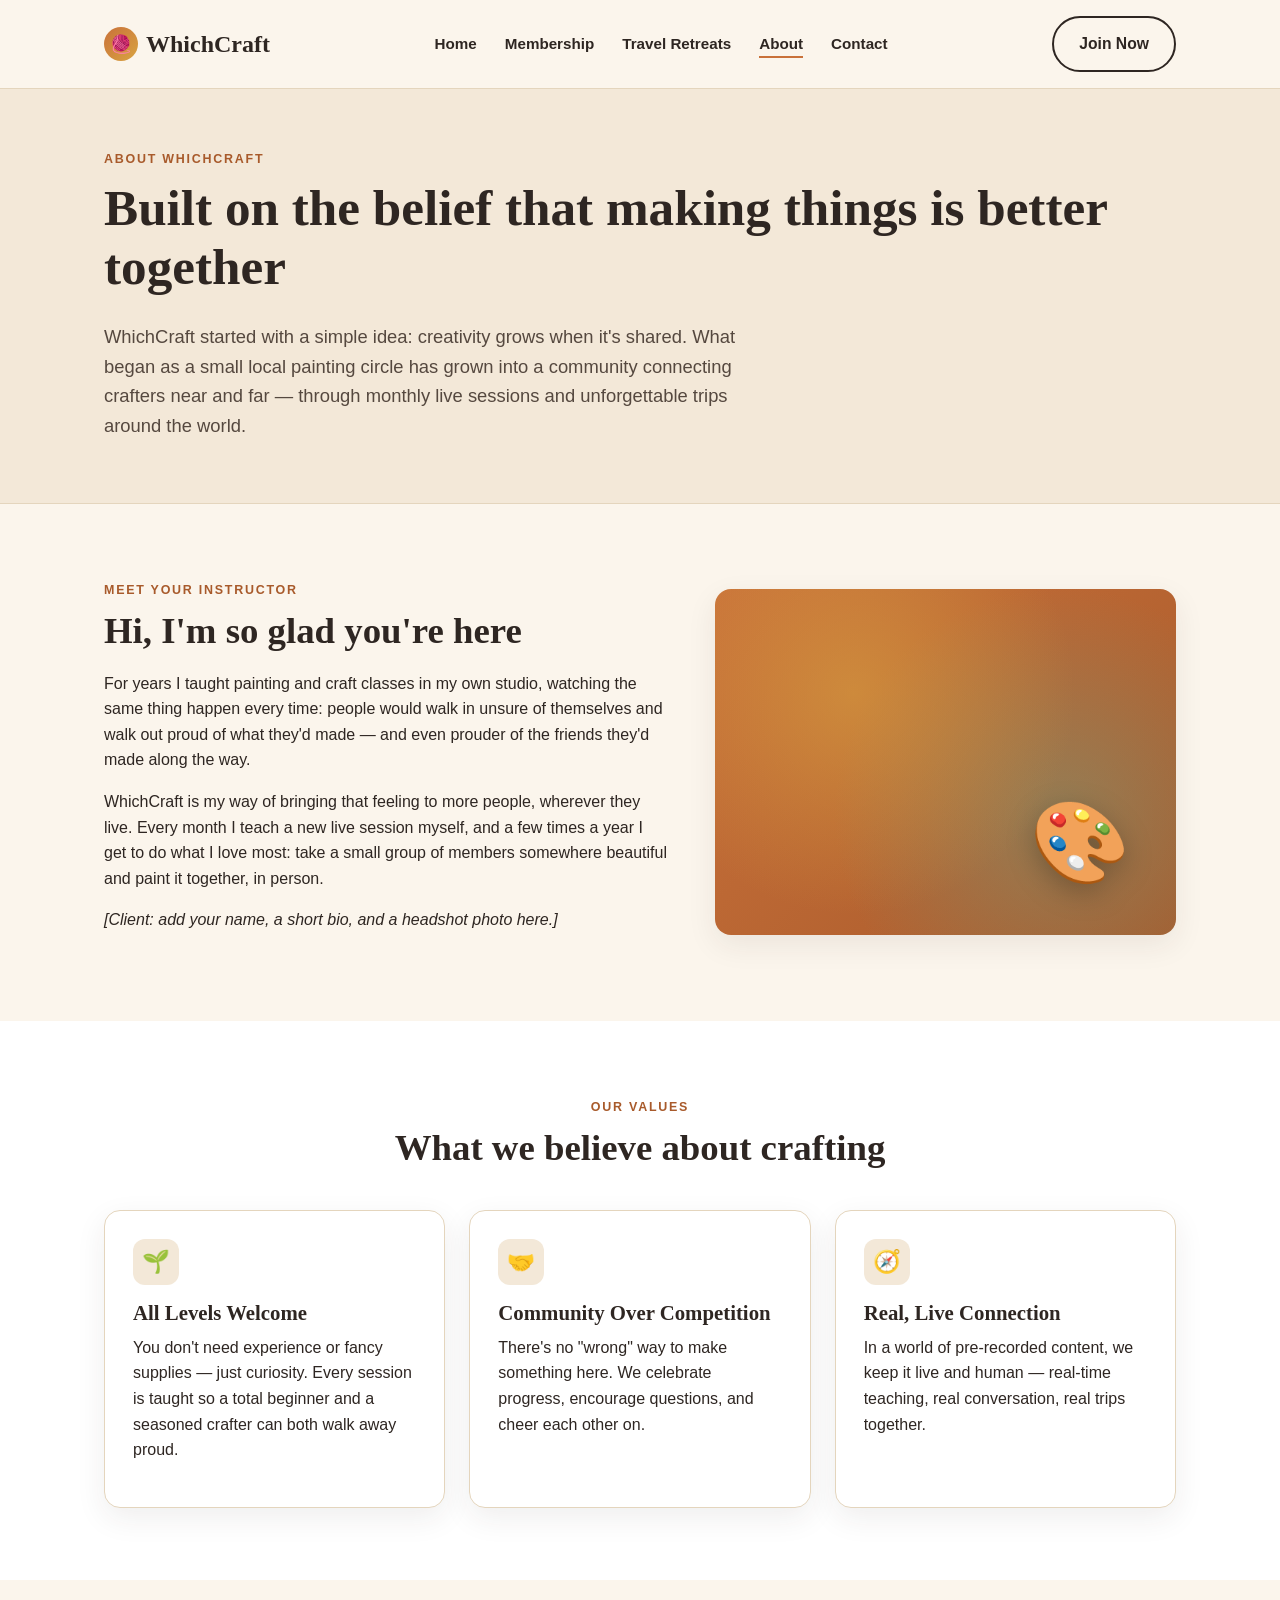
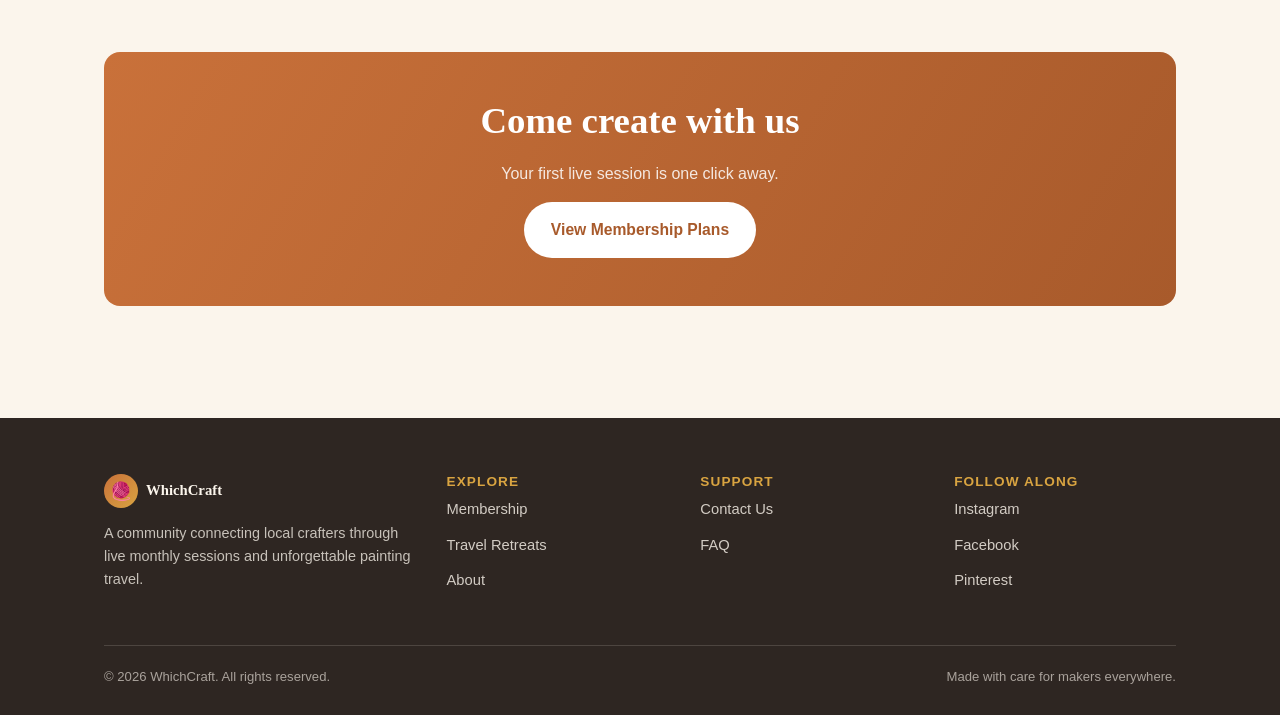
==== about.html @ 5452b260 "Build WhichCraft crafter community site - Home, Membership, Travel Retreats, About, and Contact page" ====
<!doctype html>
<html lang="en">
<head>
<meta charset="UTF-8" />
<meta name="viewport" content="width=device-width, initial-scale=1.0" />
<title>About — WhichCraft</title>
<meta name="description" content="Meet the instructor behind WhichCraft and learn the story behind our community of local crafters." />
<link rel="icon" href="data:image/svg+xml,<svg xmlns=%22http://www.w3.org/2000/svg%22 viewBox=%220 0 100 100%22><text y=%22.9em%22 font-size=%2290%22>🎨</text></svg>" />
<link rel="stylesheet" href="css/style.css" />
</head>
<body>

<header class="site-header">
  <nav class="nav">
    <a href="index.html" class="brand"><span class="mark">🧶</span> WhichCraft</a>
    <ul class="nav-links">
      <li><a href="index.html">Home</a></li>
      <li><a href="membership.html">Membership</a></li>
      <li><a href="travel.html">Travel Retreats</a></li>
      <li><a href="about.html">About</a></li>
      <li><a href="contact.html">Contact</a></li>
    </ul>
    <div class="nav-cta">
      <a href="membership.html" class="btn btn-outline">Join Now</a>
      <button class="nav-toggle" aria-label="Toggle navigation" aria-expanded="false">☰</button>
    </div>
  </nav>
</header>

<section class="page-hero">
  <div class="wrap">
    <span class="eyebrow">About WhichCraft</span>
    <h1>Built on the belief that making things is better together</h1>
    <p class="lede">WhichCraft started with a simple idea: creativity grows when it's shared. What began as a small local painting circle has grown into a community connecting crafters near and far — through monthly live sessions and unforgettable trips around the world.</p>
  </div>
</section>

<section>
  <div class="wrap hero-grid">
    <div class="hero-art" role="img" aria-label="Illustration of an instructor teaching a painting class" style="order:2;"></div>
    <div>
      <span class="eyebrow">Meet your instructor</span>
      <h2>Hi, I'm so glad you're here</h2>
      <p>For years I taught painting and craft classes in my own studio, watching the same thing happen every time: people would walk in unsure of themselves and walk out proud of what they'd made — and even prouder of the friends they'd made along the way.</p>
      <p>WhichCraft is my way of bringing that feeling to more people, wherever they live. Every month I teach a new live session myself, and a few times a year I get to do what I love most: take a small group of members somewhere beautiful and paint it together, in person.</p>
      <p><em>[Client: add your name, a short bio, and a headshot photo here.]</em></p>
    </div>
  </div>
</section>

<section class="section-alt">
  <div class="wrap">
    <div class="section-head center mx-auto">
      <span class="eyebrow">Our values</span>
      <h2>What we believe about crafting</h2>
    </div>
    <div class="grid-3">
      <div class="card">
        <div class="icon">🌱</div>
        <h3>All Levels Welcome</h3>
        <p>You don't need experience or fancy supplies — just curiosity. Every session is taught so a total beginner and a seasoned crafter can both walk away proud.</p>
      </div>
      <div class="card">
        <div class="icon">🤝</div>
        <h3>Community Over Competition</h3>
        <p>There's no "wrong" way to make something here. We celebrate progress, encourage questions, and cheer each other on.</p>
      </div>
      <div class="card">
        <div class="icon">🧭</div>
        <h3>Real, Live Connection</h3>
        <p>In a world of pre-recorded content, we keep it live and human — real-time teaching, real conversation, real trips together.</p>
      </div>
    </div>
  </div>
</section>

<section>
  <div class="wrap">
    <div class="cta-band">
      <h2>Come create with us</h2>
      <p>Your first live session is one click away.</p>
      <a href="membership.html" class="btn btn-light">View Membership Plans</a>
    </div>
  </div>
</section>

<footer class="site-footer">
  <div class="wrap">
    <div class="footer-grid">
      <div>
        <a href="index.html" class="brand" style="color:var(--cream);"><span class="mark">🧶</span> WhichCraft</a>
        <p style="margin-top:14px; color:rgba(251,245,236,0.75); font-size:0.9rem;">A community connecting local crafters through live monthly sessions and unforgettable painting travel.</p>
      </div>
      <div>
        <h4>Explore</h4>
        <ul>
          <li><a href="membership.html">Membership</a></li>
          <li><a href="travel.html">Travel Retreats</a></li>
          <li><a href="about.html">About</a></li>
        </ul>
      </div>
      <div>
        <h4>Support</h4>
        <ul>
          <li><a href="contact.html">Contact Us</a></li>
          <li><a href="membership.html#faq">FAQ</a></li>
        </ul>
      </div>
      <div>
        <h4>Follow Along</h4>
        <ul>
          <li><a href="#">Instagram</a></li>
          <li><a href="#">Facebook</a></li>
          <li><a href="#">Pinterest</a></li>
        </ul>
      </div>
    </div>
    <div class="footer-bottom">
      <span>© <span id="year"></span> WhichCraft. All rights reserved.</span>
      <span>Made with care for makers everywhere.</span>
    </div>
  </div>
</footer>

<script src="js/main.js"></script>
</body>
</html>
---- css/style.css ----
/* =========================================================
   WhichCraft — shared stylesheet
   A warm, handmade-feeling palette for a crafting community site.
   ========================================================= */

:root {
  --clay: #c9713a;
  --clay-dark: #a85a2b;
  --ink: #2e2622;
  --cream: #fbf5ec;
  --cream-alt: #f3e8d8;
  --sage: #7c9473;
  --sage-dark: #5f7458;
  --gold: #d9a441;
  --line: #e4d5bd;
  --white: #ffffff;
  --shadow: 0 10px 30px rgba(46, 38, 34, 0.08);
  --radius: 16px;
  --max: 1120px;
  --serif: Georgia, 'Iowan Old Style', 'Palatino Linotype', Palatino, serif;
  --sans: -apple-system, BlinkMacSystemFont, 'Segoe UI', Helvetica, Arial, sans-serif;
}

* { box-sizing: border-box; }

html { scroll-behavior: smooth; }

body {
  margin: 0;
  font-family: var(--sans);
  color: var(--ink);
  background: var(--cream);
  line-height: 1.6;
}

img { max-width: 100%; display: block; }

a { color: inherit; }

.wrap {
  max-width: var(--max);
  margin: 0 auto;
  padding: 0 24px;
}

h1, h2, h3, h4 {
  font-family: var(--serif);
  font-weight: 700;
  line-height: 1.15;
  margin: 0 0 0.5em;
}

h1 { font-size: clamp(2.1rem, 4vw, 3.2rem); }
h2 { font-size: clamp(1.6rem, 3vw, 2.3rem); }
h3 { font-size: 1.3rem; }

p { margin: 0 0 1em; }

.eyebrow {
  display: inline-block;
  font-size: 0.78rem;
  letter-spacing: 0.14em;
  text-transform: uppercase;
  color: var(--clay-dark);
  font-weight: 700;
  margin-bottom: 0.75em;
}

.lede {
  font-size: 1.15rem;
  color: #55483f;
  max-width: 62ch;
}

/* ---------- Buttons ---------- */
.btn {
  display: inline-block;
  padding: 0.85em 1.6em;
  border-radius: 999px;
  font-weight: 700;
  font-size: 0.98rem;
  text-decoration: none;
  border: 2px solid transparent;
  cursor: pointer;
  transition: transform 0.15s ease, box-shadow 0.15s ease, background 0.15s ease;
}
.btn-primary {
  background: var(--clay);
  color: var(--white);
}
.btn-primary:hover { background: var(--clay-dark); transform: translateY(-1px); }
.btn-outline {
  background: transparent;
  border-color: var(--ink);
  color: var(--ink);
}
.btn-outline:hover { background: var(--ink); color: var(--white); }
.btn-light {
  background: var(--white);
  color: var(--clay-dark);
}
.btn-light:hover { transform: translateY(-1px); box-shadow: var(--shadow); }
.btn-block { display: block; width: 100%; text-align: center; }
.btn:disabled, .btn[aria-disabled="true"] {
  opacity: 0.55;
  cursor: not-allowed;
  transform: none !important;
}

/* ---------- Header / nav ---------- */
.site-header {
  position: sticky;
  top: 0;
  z-index: 50;
  background: rgba(251, 245, 236, 0.92);
  backdrop-filter: blur(6px);
  border-bottom: 1px solid var(--line);
}
.nav {
  display: flex;
  align-items: center;
  justify-content: space-between;
  padding: 16px 24px;
  max-width: var(--max);
  margin: 0 auto;
}
.brand {
  font-family: var(--serif);
  font-size: 1.5rem;
  font-weight: 700;
  text-decoration: none;
  color: var(--ink);
  display: flex;
  align-items: center;
  gap: 8px;
}
.brand .mark {
  width: 34px; height: 34px;
  border-radius: 50%;
  background: linear-gradient(135deg, var(--clay), var(--gold));
  display: inline-flex;
  align-items: center;
  justify-content: center;
  color: var(--white);
  font-size: 1.1rem;
}
.nav-links {
  display: flex;
  align-items: center;
  gap: 28px;
  list-style: none;
  margin: 0;
  padding: 0;
}
.nav-links a {
  text-decoration: none;
  font-weight: 600;
  font-size: 0.95rem;
  color: var(--ink);
  padding-bottom: 4px;
  border-bottom: 2px solid transparent;
}
.nav-links a:hover, .nav-links a.active { border-color: var(--clay); }
.nav-cta { display: flex; align-items: center; gap: 12px; }
.nav-toggle {
  display: none;
  background: none;
  border: none;
  font-size: 1.6rem;
  cursor: pointer;
  color: var(--ink);
}

@media (max-width: 860px) {
  .nav-toggle { display: block; }
  .nav-links {
    position: absolute;
    top: 100%;
    left: 0;
    right: 0;
    background: var(--cream);
    flex-direction: column;
    align-items: flex-start;
    padding: 18px 24px;
    gap: 16px;
    border-bottom: 1px solid var(--line);
    display: none;
  }
  .nav-links.open { display: flex; }
  .nav-cta .btn-outline { display: none; }
}

/* ---------- Hero ---------- */
.hero {
  padding: 72px 0 64px;
  background: radial-gradient(circle at 85% 10%, var(--cream-alt), var(--cream) 55%);
  border-bottom: 1px solid var(--line);
}
.hero-grid {
  display: grid;
  grid-template-columns: 1.1fr 0.9fr;
  gap: 48px;
  align-items: center;
}
@media (max-width: 860px) { .hero-grid { grid-template-columns: 1fr; } }
.hero-actions { display: flex; gap: 14px; flex-wrap: wrap; margin-top: 1.5em; }
.hero-art {
  aspect-ratio: 4/3;
  border-radius: var(--radius);
  background:
    radial-gradient(circle at 30% 30%, rgba(217,164,65,0.55), transparent 55%),
    radial-gradient(circle at 75% 65%, rgba(124,148,115,0.55), transparent 55%),
    linear-gradient(135deg, var(--clay), var(--clay-dark));
  box-shadow: var(--shadow);
  position: relative;
  overflow: hidden;
}
.hero-art::after {
  content: "🎨";
  position: absolute;
  font-size: 5rem;
  right: 10%;
  bottom: 8%;
  filter: drop-shadow(0 8px 14px rgba(0,0,0,0.25));
}
.hero-stats {
  display: flex;
  gap: 32px;
  margin-top: 2em;
  flex-wrap: wrap;
}
.stat b { display: block; font-family: var(--serif); font-size: 1.6rem; color: var(--clay-dark); }
.stat span { font-size: 0.85rem; color: #6b5d51; }

/* ---------- Sections ---------- */
section { padding: 72px 0; }
.section-tight { padding: 48px 0; }
.section-alt { background: var(--white); }
.section-dark {
  background: var(--ink);
  color: var(--cream);
}
.section-dark .eyebrow { color: var(--gold); }
.section-head { max-width: 640px; margin-bottom: 2.5em; }
.section-head.center { margin-left: auto; margin-right: auto; text-align: center; }

/* ---------- Cards / grids ---------- */
.grid-3 { display: grid; grid-template-columns: repeat(3, 1fr); gap: 24px; }
.grid-2 { display: grid; grid-template-columns: repeat(2, 1fr); gap: 24px; }
@media (max-width: 860px) { .grid-3, .grid-2 { grid-template-columns: 1fr; } }

.card {
  background: var(--white);
  border: 1px solid var(--line);
  border-radius: var(--radius);
  padding: 28px;
  box-shadow: var(--shadow);
}
.card .icon {
  width: 46px; height: 46px;
  border-radius: 12px;
  background: var(--cream-alt);
  display: flex; align-items: center; justify-content: center;
  font-size: 1.4rem;
  margin-bottom: 16px;
}

/* ---------- Pricing / membership ---------- */
.pricing-grid {
  display: grid;
  grid-template-columns: repeat(3, 1fr);
  gap: 24px;
  align-items: stretch;
}
@media (max-width: 940px) { .pricing-grid { grid-template-columns: 1fr; } }

.plan {
  background: var(--white);
  border: 1px solid var(--line);
  border-radius: var(--radius);
  padding: 32px 28px;
  display: flex;
  flex-direction: column;
  box-shadow: var(--shadow);
  position: relative;
}
.plan.featured {
  border: 2px solid var(--clay);
  transform: translateY(-8px);
}
.plan-badge {
  position: absolute;
  top: -14px;
  left: 28px;
  background: var(--clay);
  color: var(--white);
  font-size: 0.72rem;
  font-weight: 700;
  letter-spacing: 0.08em;
  text-transform: uppercase;
  padding: 6px 14px;
  border-radius: 999px;
}
.plan-name { font-family: var(--serif); font-size: 1.35rem; margin-bottom: 0.2em; }
.plan-tagline { color: #6b5d51; font-size: 0.92rem; margin-bottom: 1.2em; }
.plan-price { font-family: var(--serif); font-size: 2.4rem; color: var(--clay-dark); margin-bottom: 0.1em; }
.plan-price span { font-family: var(--sans); font-size: 0.95rem; color: #6b5d51; font-weight: 500; }
.plan-features {
  list-style: none;
  margin: 1.4em 0;
  padding: 0;
  flex-grow: 1;
}
.plan-features li {
  padding: 8px 0 8px 28px;
  position: relative;
  font-size: 0.95rem;
  border-top: 1px solid var(--line);
}
.plan-features li:first-child { border-top: none; }
.plan-features li::before {
  content: "✓";
  position: absolute;
  left: 0;
  color: var(--sage-dark);
  font-weight: 700;
}
.plan-note { font-size: 0.8rem; color: #8a7b6e; margin-top: 0.5em; }

/* ---------- Timeline / how it works ---------- */
.steps {
  display: grid;
  grid-template-columns: repeat(4, 1fr);
  gap: 20px;
}
@media (max-width: 860px) { .steps { grid-template-columns: 1fr 1fr; } }
@media (max-width: 540px) { .steps { grid-template-columns: 1fr; } }
.step {
  background: var(--cream-alt);
  border-radius: var(--radius);
  padding: 22px;
}
.step-num {
  font-family: var(--serif);
  font-size: 1.6rem;
  color: var(--clay);
  margin-bottom: 8px;
}

/* ---------- Testimonials ---------- */
.quote-card {
  background: var(--cream-alt);
  border-radius: var(--radius);
  padding: 28px;
}
.quote-card p { font-style: italic; font-size: 1.05rem; }
.quote-name { font-weight: 700; font-size: 0.9rem; }
.quote-role { font-size: 0.82rem; color: #6b5d51; }

/* ---------- Travel destination cards ---------- */
.dest-card {
  border-radius: var(--radius);
  overflow: hidden;
  border: 1px solid var(--line);
  background: var(--white);
  box-shadow: var(--shadow);
}
.dest-photo {
  aspect-ratio: 16/10;
  background: linear-gradient(135deg, var(--sage), var(--sage-dark));
  display: flex; align-items: center; justify-content: center;
  font-size: 2.6rem;
  color: rgba(255,255,255,0.9);
}
.dest-body { padding: 22px; }
.dest-meta {
  display: flex;
  gap: 14px;
  flex-wrap: wrap;
  font-size: 0.82rem;
  color: #6b5d51;
  margin: 10px 0 14px;
}
.dest-meta span { display: inline-flex; align-items: center; gap: 5px; }
.tag {
  display: inline-block;
  background: var(--cream-alt);
  color: var(--clay-dark);
  font-size: 0.75rem;
  font-weight: 700;
  padding: 4px 10px;
  border-radius: 999px;
  margin: 0 6px 6px 0;
}

/* ---------- Forms ---------- */
.form-card {
  background: var(--white);
  border: 1px solid var(--line);
  border-radius: var(--radius);
  padding: 32px;
  box-shadow: var(--shadow);
}
.field { margin-bottom: 20px; }
.field label {
  display: block;
  font-weight: 700;
  font-size: 0.9rem;
  margin-bottom: 6px;
}
.field .hint { font-size: 0.8rem; color: #8a7b6e; margin-top: 4px; }
input[type="text"],
input[type="email"],
input[type="tel"],
select,
textarea {
  width: 100%;
  padding: 0.75em 0.9em;
  border: 1.5px solid var(--line);
  border-radius: 10px;
  font-size: 1rem;
  font-family: var(--sans);
  background: var(--cream);
  color: var(--ink);
}
input:focus, select:focus, textarea:focus {
  outline: none;
  border-color: var(--clay);
  background: var(--white);
}
textarea { resize: vertical; min-height: 110px; }

.plan-picker {
  display: grid;
  grid-template-columns: repeat(3, 1fr);
  gap: 12px;
}
@media (max-width: 700px) { .plan-picker { grid-template-columns: 1fr; } }
.plan-option {
  border: 1.5px solid var(--line);
  border-radius: 12px;
  padding: 14px;
  cursor: pointer;
  background: var(--cream);
  transition: border-color 0.15s ease, background 0.15s ease;
}
.plan-option:has(input:checked) {
  border-color: var(--clay);
  background: var(--cream-alt);
}
.plan-option input { margin-right: 8px; }
.plan-option .po-name { font-weight: 700; }
.plan-option .po-price { color: var(--clay-dark); font-size: 0.9rem; }

.checkbox-row { display: flex; align-items: flex-start; gap: 10px; }
.checkbox-row input { margin-top: 4px; }
.checkbox-row label { font-weight: 500; font-size: 0.88rem; }

.form-note {
  background: var(--cream-alt);
  border: 1px dashed var(--clay);
  border-radius: 12px;
  padding: 14px 18px;
  font-size: 0.86rem;
  color: #6b5d51;
  margin-top: 20px;
}

.form-status {
  margin-top: 16px;
  font-size: 0.9rem;
  font-weight: 700;
  display: none;
}
.form-status.show { display: block; }
.form-status.ok { color: var(--sage-dark); }
.form-status.err { color: #a83a3a; }

/* ---------- FAQ ---------- */
.faq-item {
  border-bottom: 1px solid var(--line);
  padding: 18px 0;
}
.faq-item summary {
  font-weight: 700;
  cursor: pointer;
  font-size: 1.02rem;
  list-style: none;
  display: flex;
  justify-content: space-between;
  align-items: center;
}
.faq-item summary::-webkit-details-marker { display: none; }
.faq-item summary::after { content: "+"; font-size: 1.4rem; color: var(--clay); }
.faq-item[open] summary::after { content: "–"; }
.faq-item p { margin-top: 12px; color: #55483f; }

/* ---------- CTA band ---------- */
.cta-band {
  background: linear-gradient(120deg, var(--clay), var(--clay-dark));
  color: var(--white);
  border-radius: var(--radius);
  padding: 48px;
  text-align: center;
}
.cta-band h2 { color: var(--white); }
.cta-band p { color: rgba(255,255,255,0.85); }

/* ---------- Footer ---------- */
.site-footer {
  background: var(--ink);
  color: var(--cream);
  padding: 56px 0 28px;
  margin-top: 40px;
}
.footer-grid {
  display: grid;
  grid-template-columns: 1.4fr 1fr 1fr 1fr;
  gap: 32px;
  margin-bottom: 40px;
}
@media (max-width: 780px) { .footer-grid { grid-template-columns: 1fr 1fr; } }
.footer-grid h4 { color: var(--gold); font-size: 0.85rem; letter-spacing: 0.08em; text-transform: uppercase; font-family: var(--sans); }
.footer-grid ul { list-style: none; margin: 0; padding: 0; }
.footer-grid li { margin-bottom: 10px; }
.footer-grid a { text-decoration: none; color: rgba(251,245,236,0.8); font-size: 0.92rem; }
.footer-grid a:hover { color: var(--white); }
.footer-bottom {
  border-top: 1px solid rgba(251,245,236,0.15);
  padding-top: 20px;
  display: flex;
  justify-content: space-between;
  flex-wrap: wrap;
  gap: 10px;
  font-size: 0.82rem;
  color: rgba(251,245,236,0.6);
}

/* ---------- Page hero (inner pages) ---------- */
.page-hero {
  padding: 56px 0 44px;
  background: var(--cream-alt);
  border-bottom: 1px solid var(--line);
}

/* ---------- Utility ---------- */
.mt-0 { margin-top: 0; }
.center { text-align: center; }
.mx-auto { margin-left: auto; margin-right: auto; }
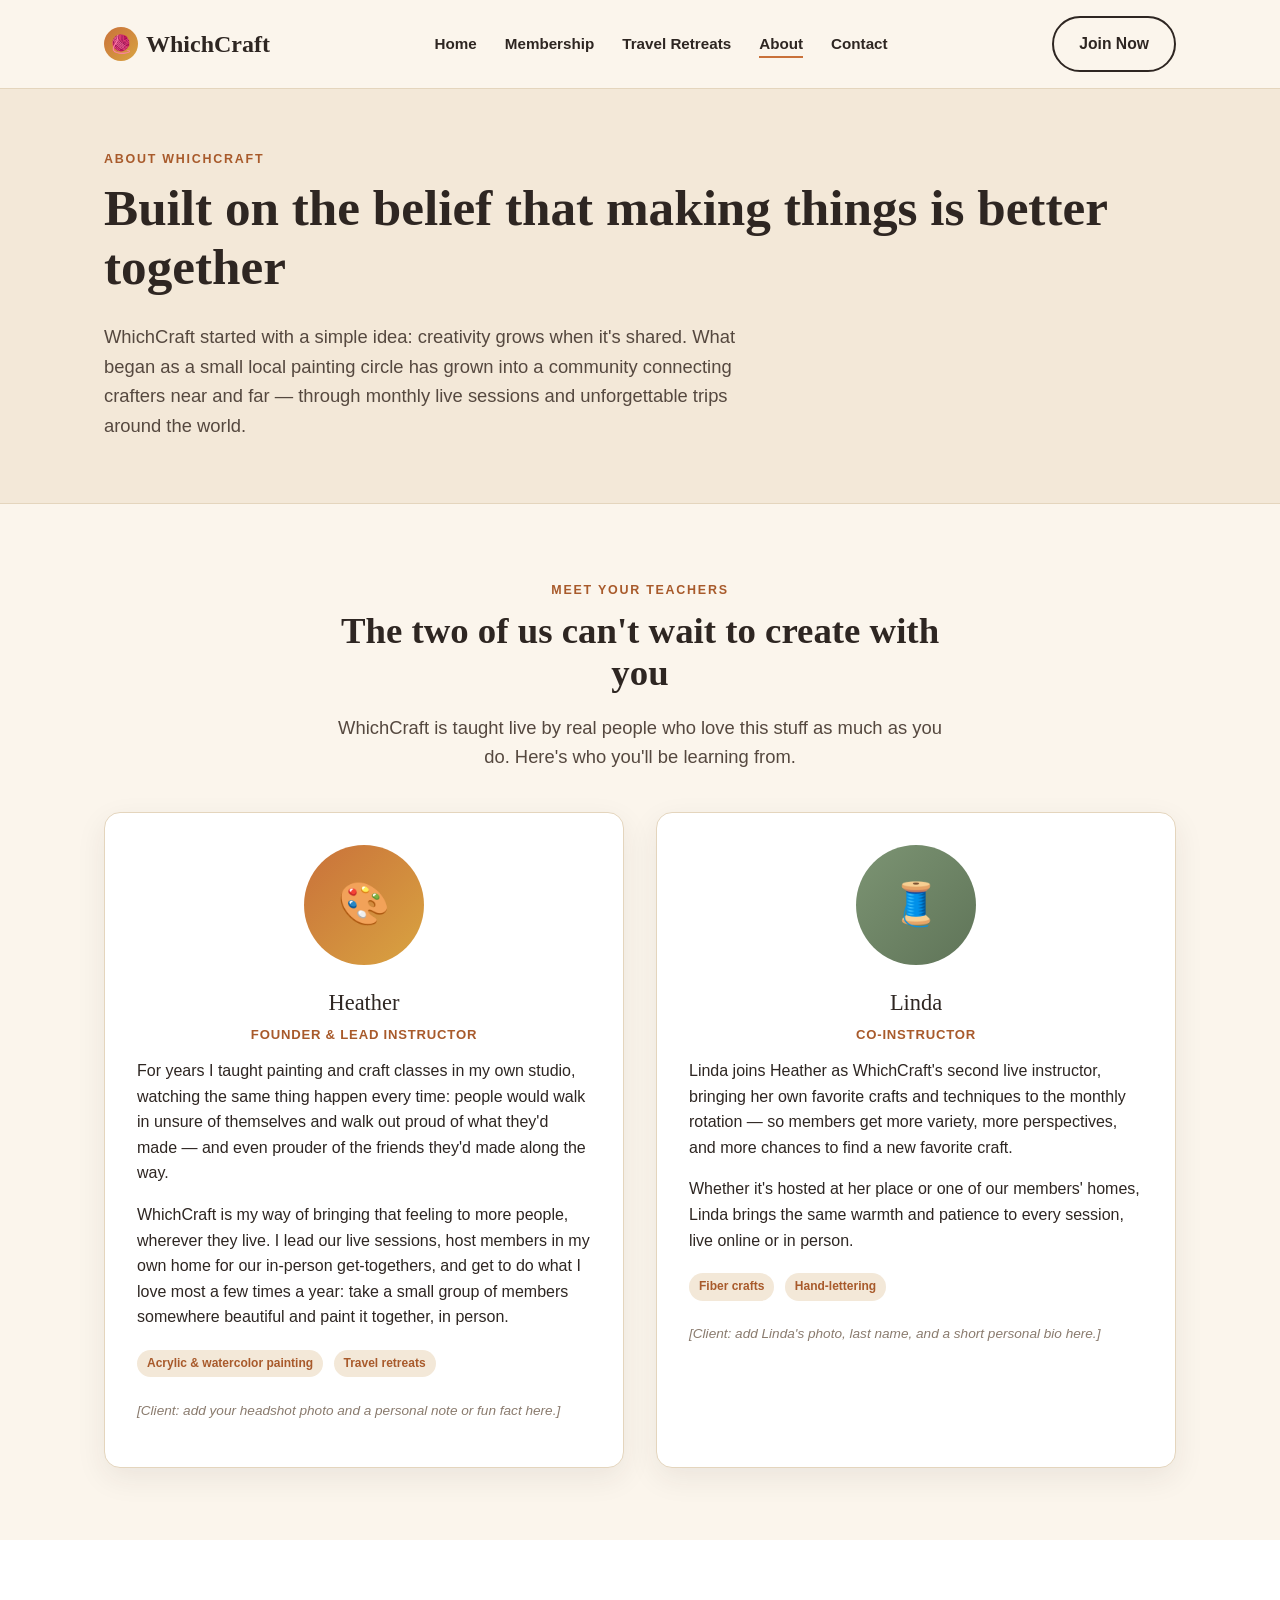
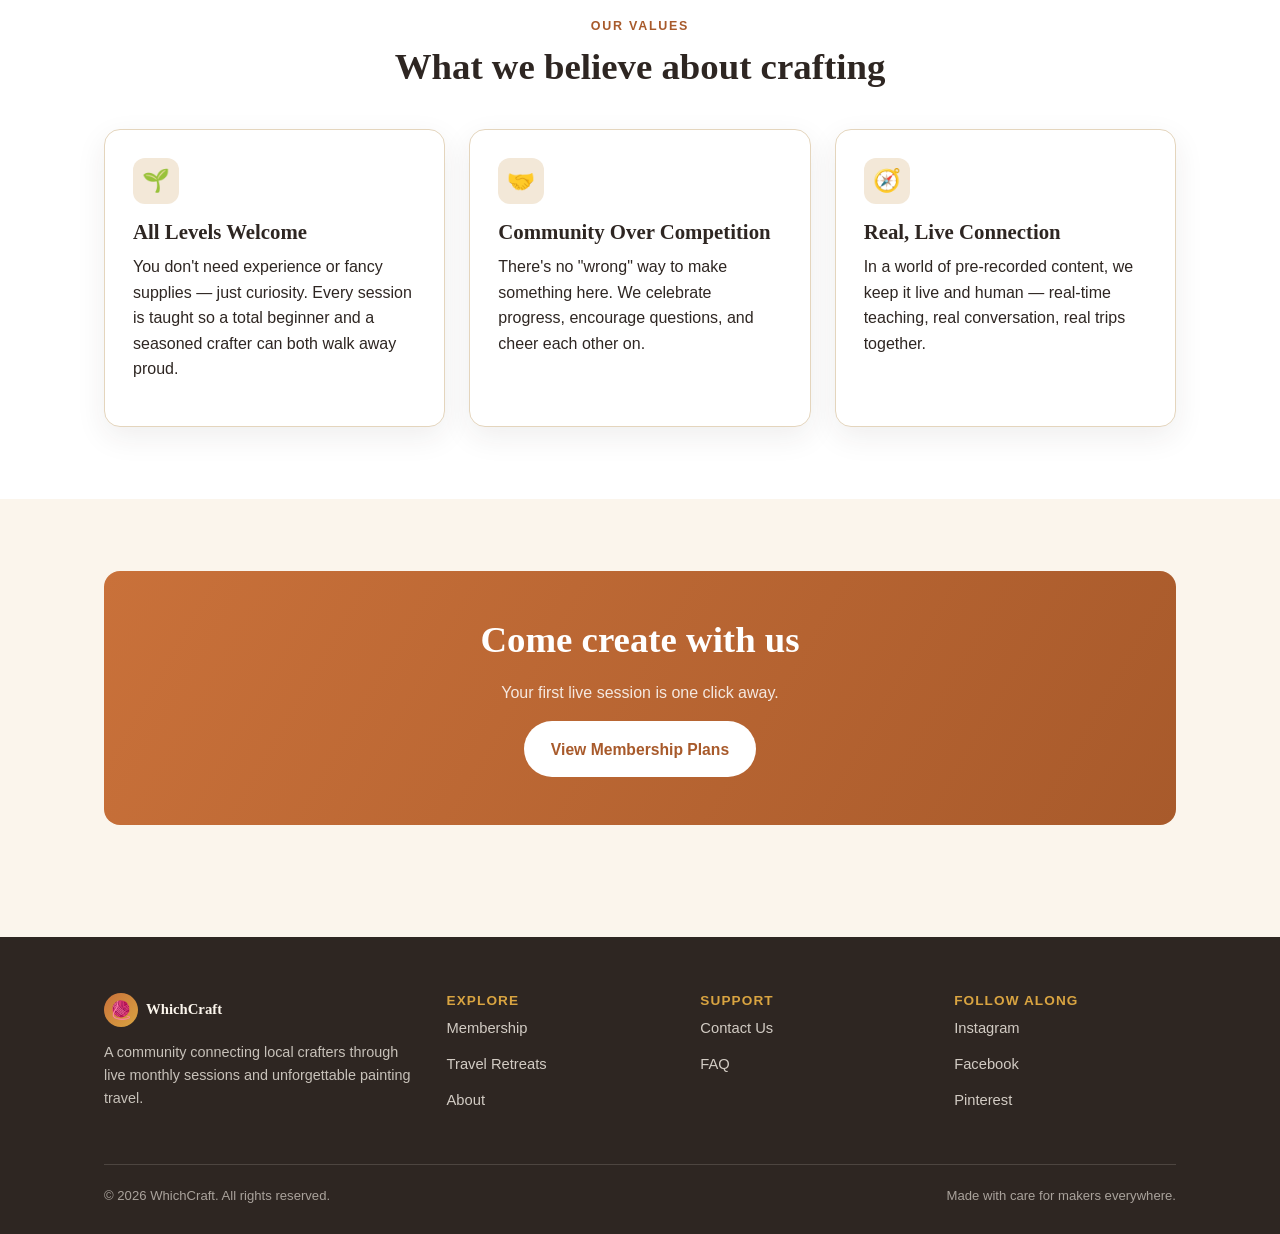
==== commit 4b41b106: "Introduce two teachers (Heather & Linda) on About page - Replace single-instructor bio with a two-te" ====
--- a/about.html
+++ b/about.html
@@ -4,7 +4,7 @@
 <meta charset="UTF-8" />
 <meta name="viewport" content="width=device-width, initial-scale=1.0" />
 <title>About — WhichCraft</title>
-<meta name="description" content="Meet the instructor behind WhichCraft and learn the story behind our community of local crafters." />
+<meta name="description" content="Meet the teachers behind WhichCraft and learn the story behind our community of local crafters." />
 <link rel="icon" href="data:image/svg+xml,<svg xmlns=%22http://www.w3.org/2000/svg%22 viewBox=%220 0 100 100%22><text y=%22.9em%22 font-size=%2290%22>🎨</text></svg>" />
 <link rel="stylesheet" href="css/style.css" />
 </head>
@@ -36,14 +36,39 @@
 </section>
 
 <section>
-  <div class="wrap hero-grid">
-    <div class="hero-art" role="img" aria-label="Illustration of an instructor teaching a painting class" style="order:2;"></div>
-    <div>
-      <span class="eyebrow">Meet your instructor</span>
-      <h2>Hi, I'm so glad you're here</h2>
-      <p>For years I taught painting and craft classes in my own studio, watching the same thing happen every time: people would walk in unsure of themselves and walk out proud of what they'd made — and even prouder of the friends they'd made along the way.</p>
-      <p>WhichCraft is my way of bringing that feeling to more people, wherever they live. Every month I teach a new live session myself, and a few times a year I get to do what I love most: take a small group of members somewhere beautiful and paint it together, in person.</p>
-      <p><em>[Client: add your name, a short bio, and a headshot photo here.]</em></p>
+  <div class="wrap">
+    <div class="section-head center mx-auto">
+      <span class="eyebrow">Meet your teachers</span>
+      <h2>The two of us can't wait to create with you</h2>
+      <p class="lede mx-auto">WhichCraft is taught live by real people who love this stuff as much as you do. Here's who you'll be learning from.</p>
+    </div>
+
+    <div class="teacher-grid">
+      <div class="teacher-card">
+        <div class="teacher-avatar" role="img" aria-label="Photo of Heather">🎨</div>
+        <div class="teacher-name">Heather</div>
+        <div class="teacher-role">Founder &amp; Lead Instructor</div>
+        <p>For years I taught painting and craft classes in my own studio, watching the same thing happen every time: people would walk in unsure of themselves and walk out proud of what they'd made — and even prouder of the friends they'd made along the way.</p>
+        <p>WhichCraft is my way of bringing that feeling to more people, wherever they live. I lead our live sessions, host members in my own home for our in-person get-togethers, and get to do what I love most a few times a year: take a small group of members somewhere beautiful and paint it together, in person.</p>
+        <div class="teacher-specialties">
+          <span class="tag">Acrylic &amp; watercolor painting</span>
+          <span class="tag">Travel retreats</span>
+        </div>
+        <p style="margin-top:1.2em; color:#8a7b6e; font-size:0.85rem;"><em>[Client: add your headshot photo and a personal note or fun fact here.]</em></p>
+      </div>
+
+      <div class="teacher-card">
+        <div class="teacher-avatar" role="img" aria-label="Photo of Linda">🧵</div>
+        <div class="teacher-name">Linda</div>
+        <div class="teacher-role">Co-Instructor</div>
+        <p>Linda joins Heather as WhichCraft's second live instructor, bringing her own favorite crafts and techniques to the monthly rotation — so members get more variety, more perspectives, and more chances to find a new favorite craft.</p>
+        <p>Whether it's hosted at her place or one of our members' homes, Linda brings the same warmth and patience to every session, live online or in person.</p>
+        <div class="teacher-specialties">
+          <span class="tag">Fiber crafts</span>
+          <span class="tag">Hand-lettering</span>
+        </div>
+        <p style="margin-top:1.2em; color:#8a7b6e; font-size:0.85rem;"><em>[Client: add Linda's photo, last name, and a short personal bio here.]</em></p>
+      </div>
     </div>
   </div>
 </section>
--- a/css/style.css
+++ b/css/style.css
@@ -476,6 +476,46 @@
 .form-status.ok { color: var(--sage-dark); }
 .form-status.err { color: #a83a3a; }
 
+/* ---------- Teachers ---------- */
+.teacher-grid {
+  display: grid;
+  grid-template-columns: repeat(2, 1fr);
+  gap: 32px;
+}
+@media (max-width: 780px) { .teacher-grid { grid-template-columns: 1fr; } }
+.teacher-card {
+  background: var(--white);
+  border: 1px solid var(--line);
+  border-radius: var(--radius);
+  padding: 32px;
+  box-shadow: var(--shadow);
+  text-align: center;
+}
+.teacher-avatar {
+  width: 120px; height: 120px;
+  margin: 0 auto 20px;
+  border-radius: 50%;
+  display: flex; align-items: center; justify-content: center;
+  font-size: 2.6rem;
+  color: var(--white);
+  background: linear-gradient(135deg, var(--clay), var(--gold));
+}
+.teacher-card:nth-child(2) .teacher-avatar {
+  background: linear-gradient(135deg, var(--sage), var(--sage-dark));
+}
+.teacher-name { font-family: var(--serif); font-size: 1.4rem; margin-bottom: 0.15em; }
+.teacher-role {
+  font-size: 0.82rem;
+  font-weight: 700;
+  letter-spacing: 0.06em;
+  text-transform: uppercase;
+  color: var(--clay-dark);
+  margin-bottom: 1em;
+}
+.teacher-card p { text-align: left; }
+.teacher-specialties { margin-top: 1.2em; text-align: left; }
+.teacher-specialties .tag { margin-bottom: 6px; }
+
 /* ---------- FAQ ---------- */
 .faq-item {
   border-bottom: 1px solid var(--line);
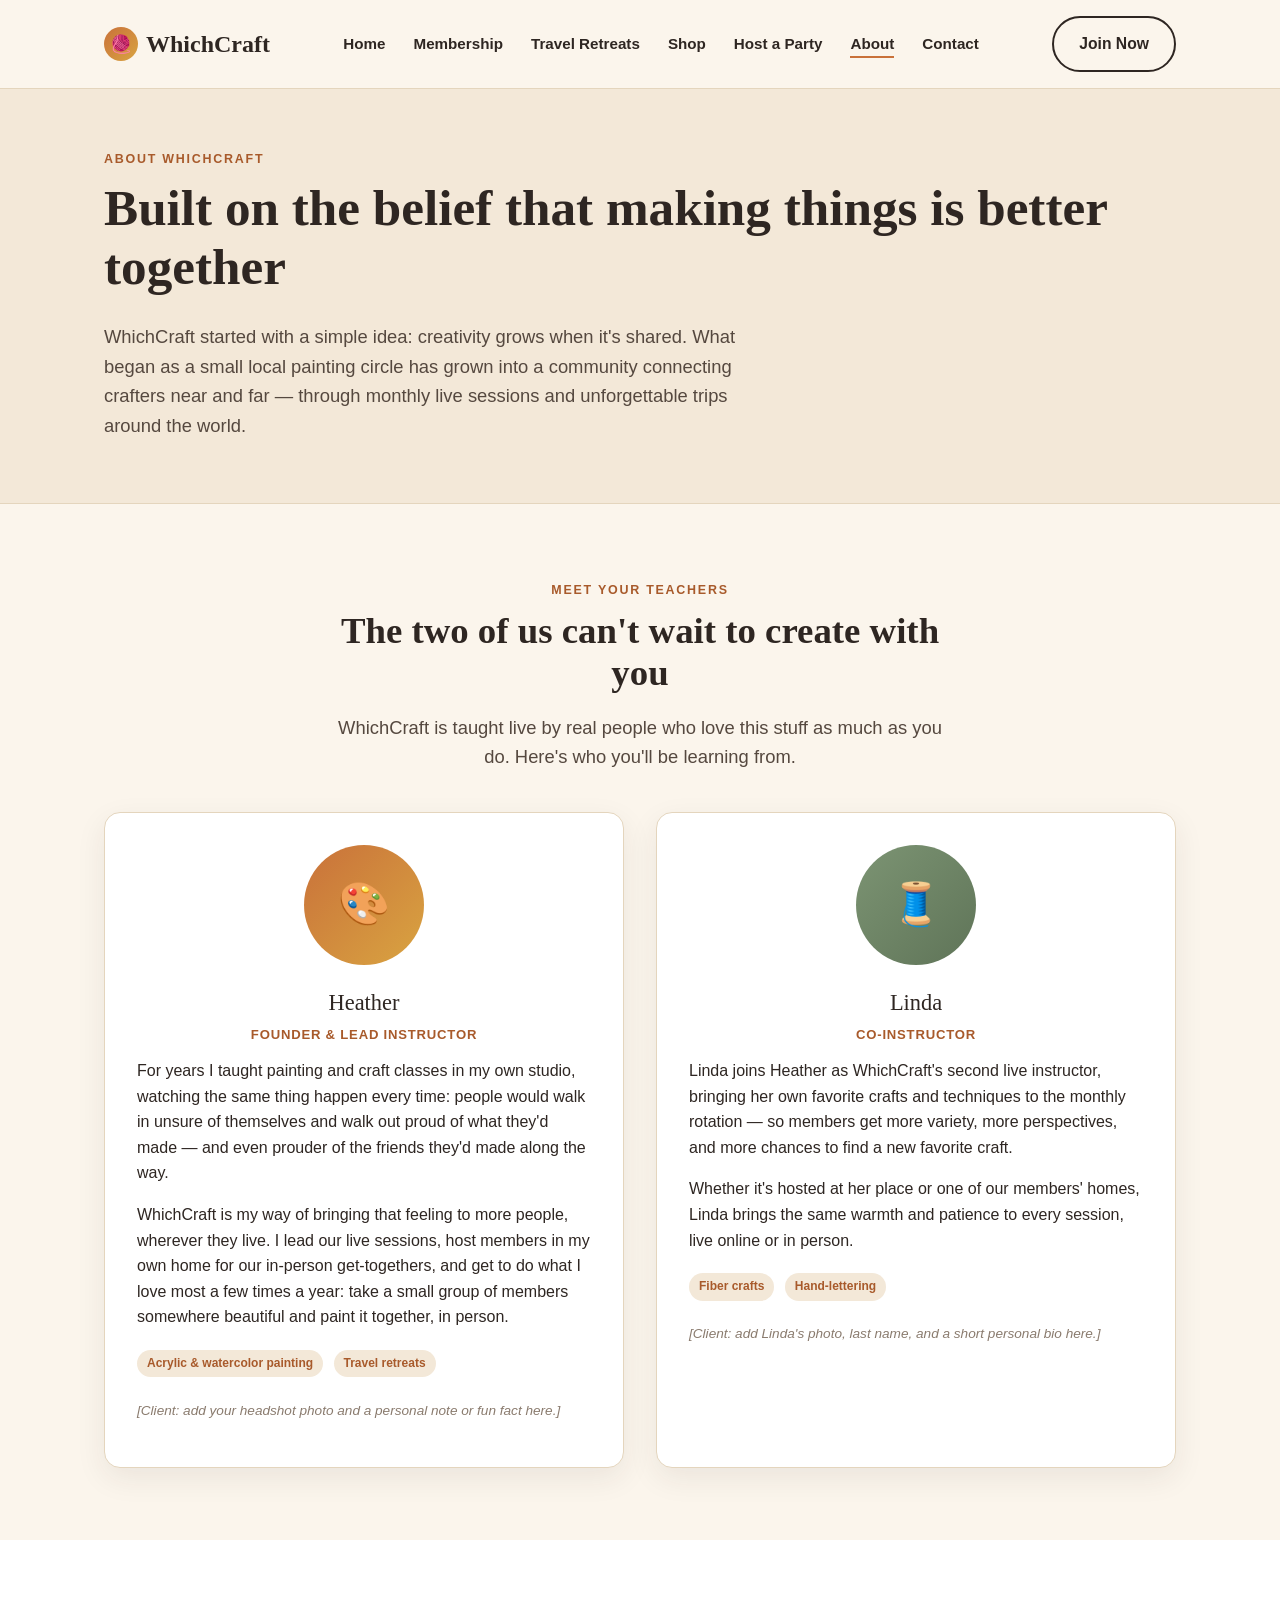
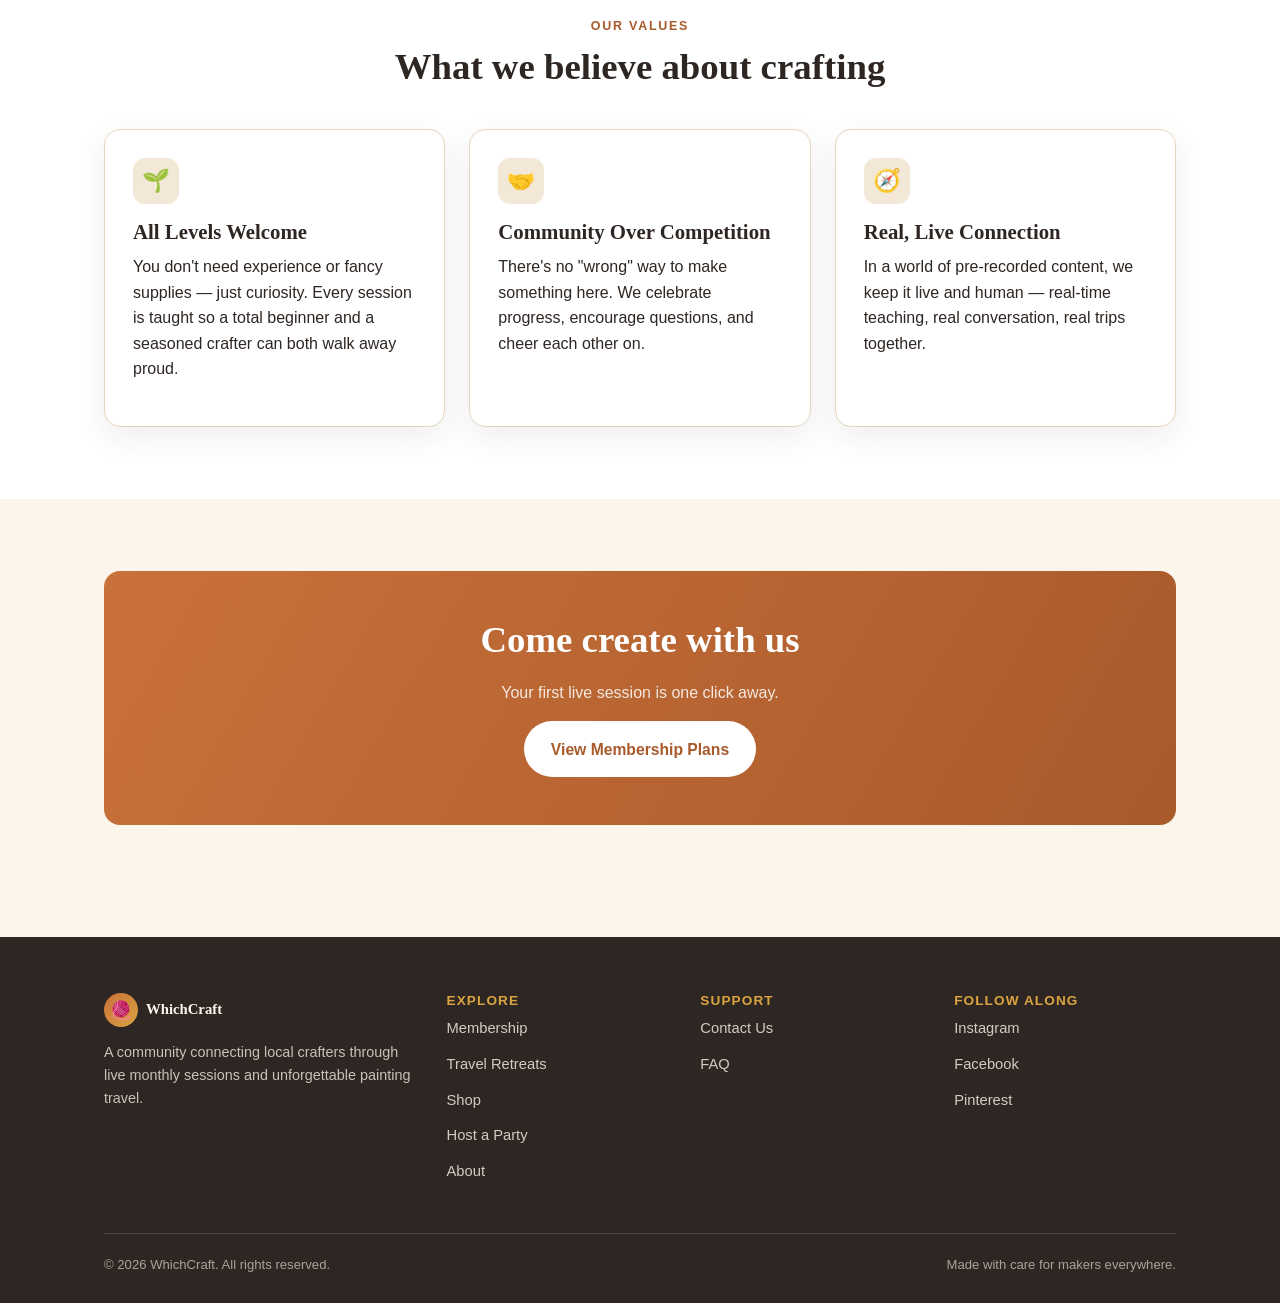
==== commit ff0e51ef: "Add Host a Party and Shop/Marketplace pages - host.html: application form for members to host a home" ====
--- a/about.html
+++ b/about.html
@@ -17,6 +17,8 @@
       <li><a href="index.html">Home</a></li>
       <li><a href="membership.html">Membership</a></li>
       <li><a href="travel.html">Travel Retreats</a></li>
+      <li><a href="shop.html">Shop</a></li>
+      <li><a href="host.html">Host a Party</a></li>
       <li><a href="about.html">About</a></li>
       <li><a href="contact.html">Contact</a></li>
     </ul>
@@ -121,6 +123,8 @@
         <ul>
           <li><a href="membership.html">Membership</a></li>
           <li><a href="travel.html">Travel Retreats</a></li>
+          <li><a href="shop.html">Shop</a></li>
+          <li><a href="host.html">Host a Party</a></li>
           <li><a href="about.html">About</a></li>
         </ul>
       </div>
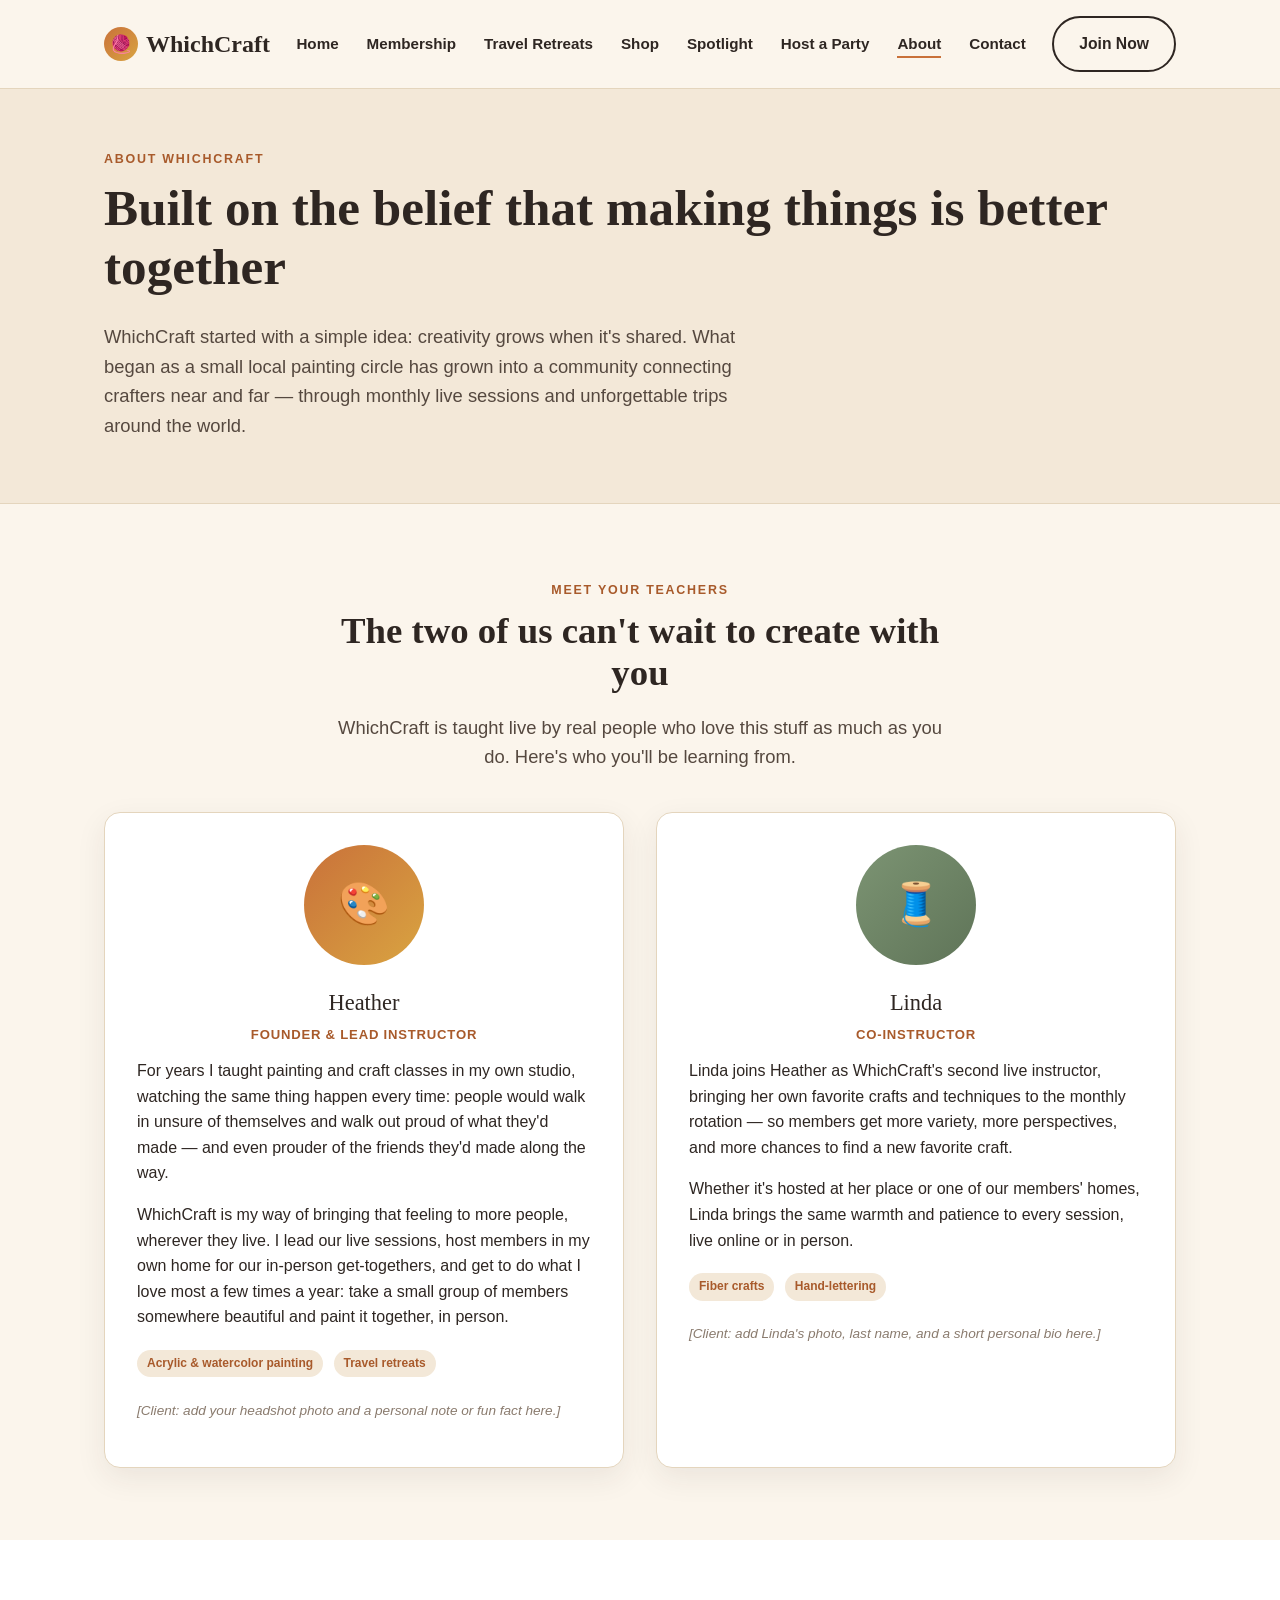
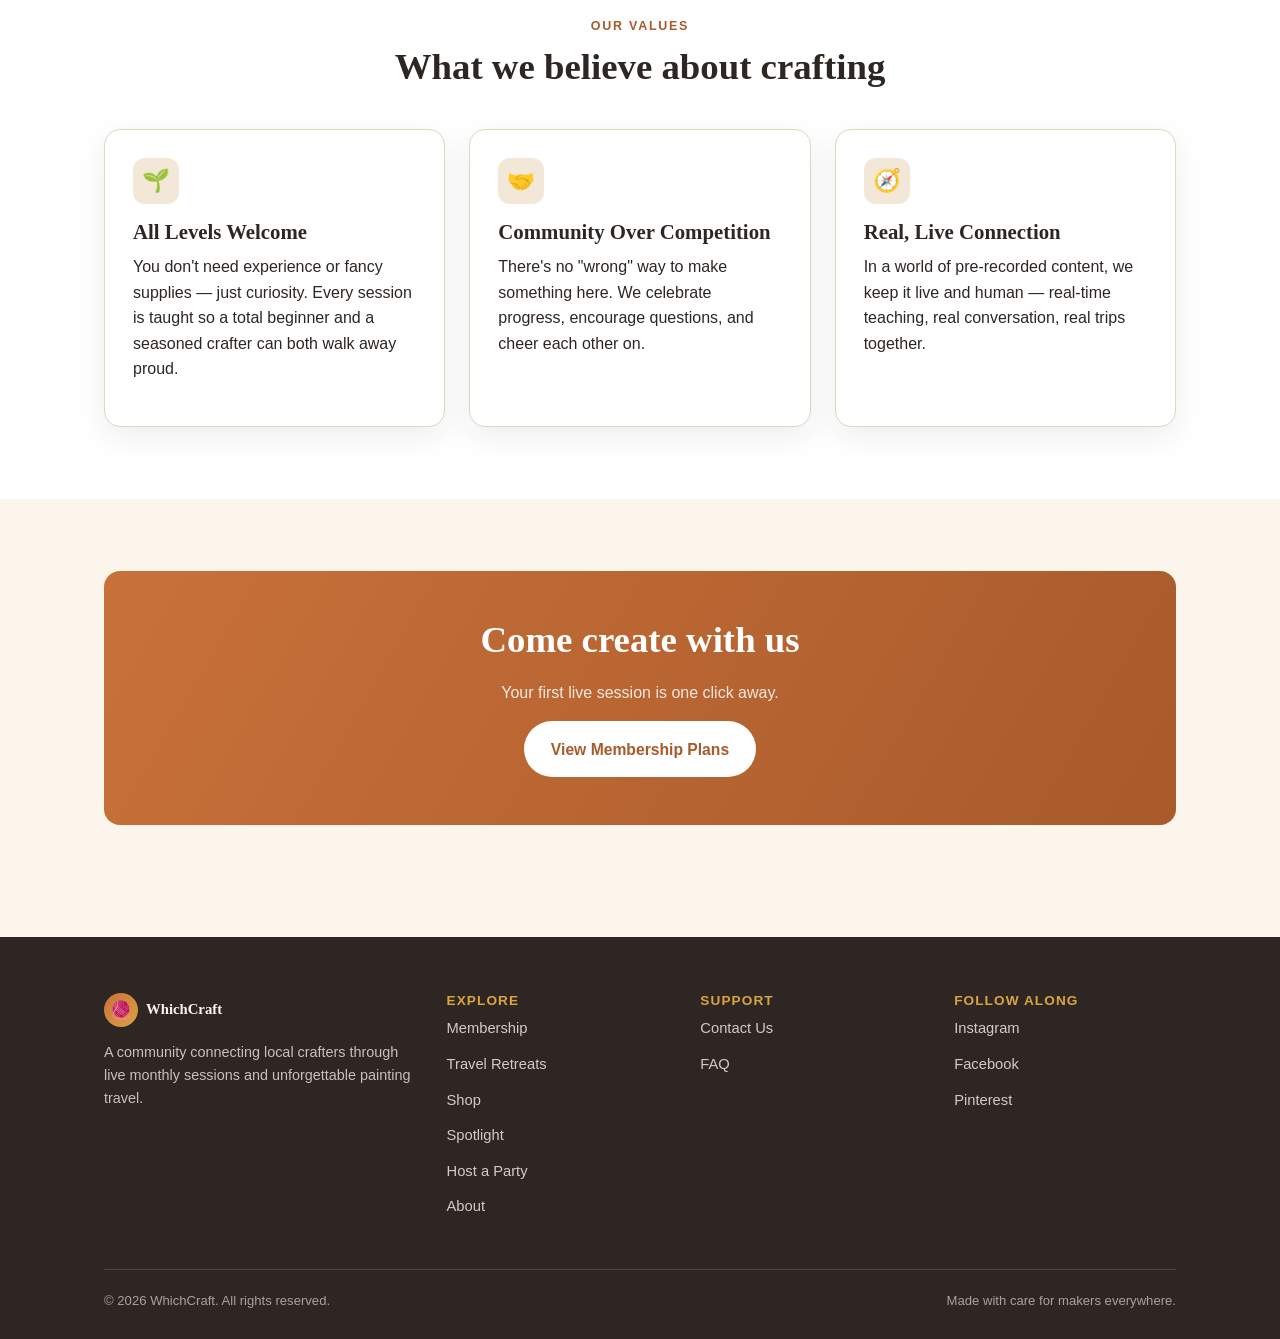
==== commit 1e4bf7df: "Restructure membership tiers and add Spotlight page - Circle is now the highest purchasable tier (wa" ====
--- a/about.html
+++ b/about.html
@@ -18,6 +18,7 @@
       <li><a href="membership.html">Membership</a></li>
       <li><a href="travel.html">Travel Retreats</a></li>
       <li><a href="shop.html">Shop</a></li>
+      <li><a href="spotlight.html">Spotlight</a></li>
       <li><a href="host.html">Host a Party</a></li>
       <li><a href="about.html">About</a></li>
       <li><a href="contact.html">Contact</a></li>
@@ -124,6 +125,7 @@
           <li><a href="membership.html">Membership</a></li>
           <li><a href="travel.html">Travel Retreats</a></li>
           <li><a href="shop.html">Shop</a></li>
+          <li><a href="spotlight.html">Spotlight</a></li>
           <li><a href="host.html">Host a Party</a></li>
           <li><a href="about.html">About</a></li>
         </ul>
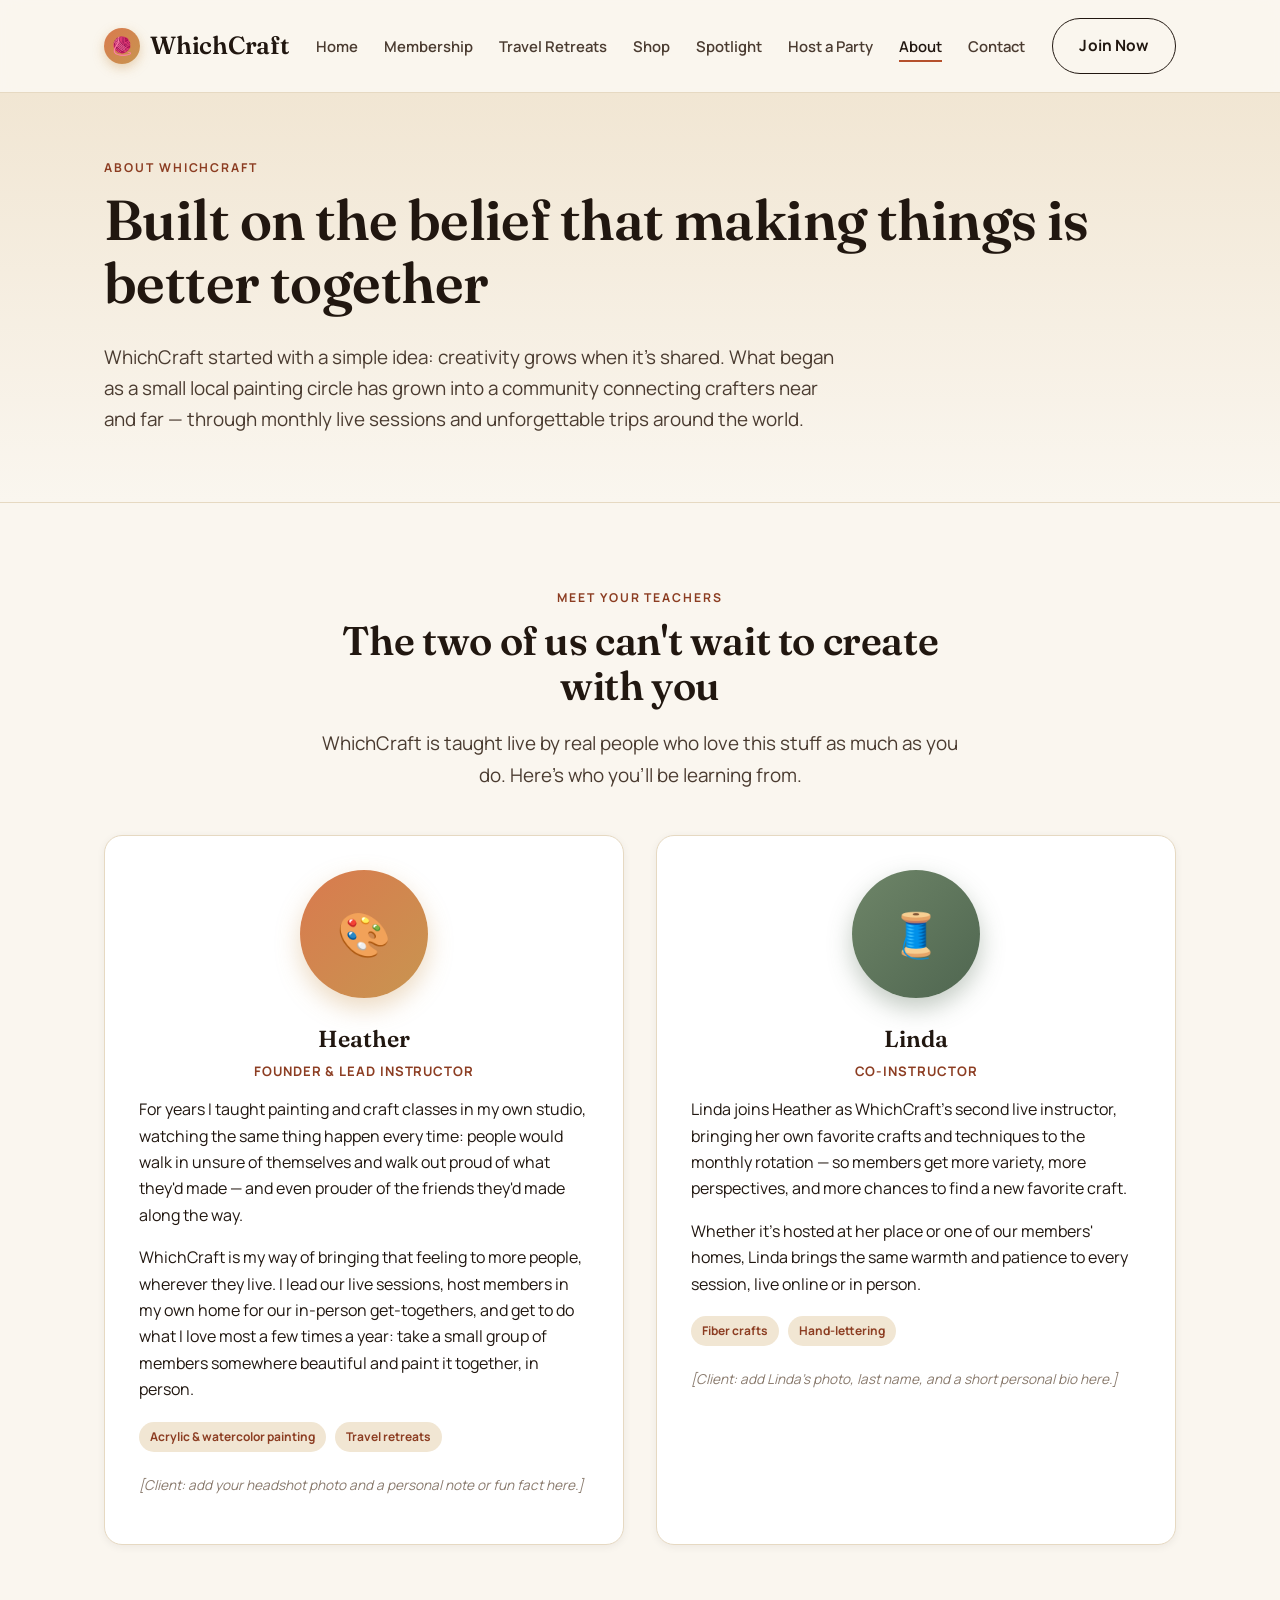
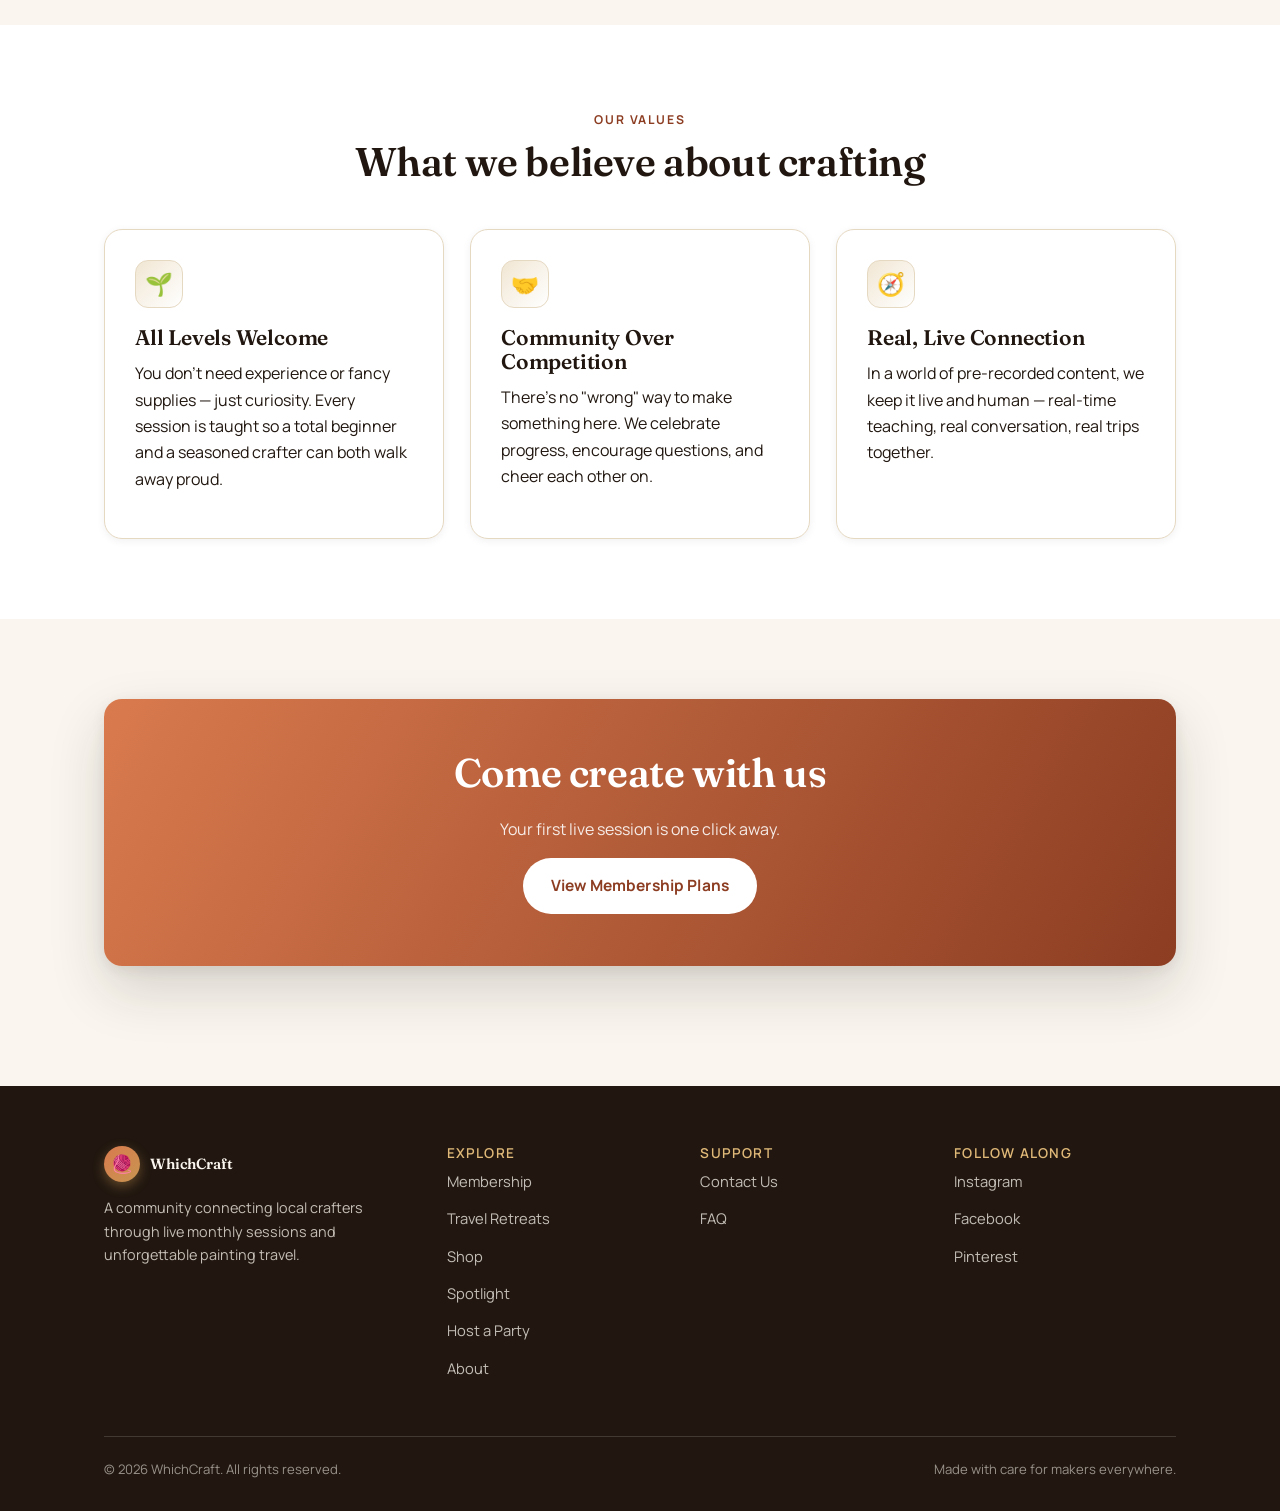
==== commit aa0dc153: "Elevate site theme and styling - New type system: Fraunces (display serif) + Manrope (sans) via   Go" ====
--- a/about.html
+++ b/about.html
@@ -6,6 +6,9 @@
 <title>About — WhichCraft</title>
 <meta name="description" content="Meet the teachers behind WhichCraft and learn the story behind our community of local crafters." />
 <link rel="icon" href="data:image/svg+xml,<svg xmlns=%22http://www.w3.org/2000/svg%22 viewBox=%220 0 100 100%22><text y=%22.9em%22 font-size=%2290%22>🎨</text></svg>" />
+<link rel="preconnect" href="https://fonts.googleapis.com" />
+<link rel="preconnect" href="https://fonts.gstatic.com" crossorigin />
+<link href="https://fonts.googleapis.com/css2?family=Fraunces:opsz,wght@9..144,500;9..144,600;9..144,700&family=Manrope:wght@500;600;700;800&display=swap" rel="stylesheet" />
 <link rel="stylesheet" href="css/style.css" />
 </head>
 <body>
--- a/css/style.css
+++ b/css/style.css
@@ -1,24 +1,33 @@
 /* =========================================================
    WhichCraft — shared stylesheet
-   A warm, handmade-feeling palette for a crafting community site.
+   A refined, elevated take on a warm, handmade-feeling craft brand.
+   Type: Fraunces (display serif) + Manrope (sans) via Google Fonts —
+   linked in each page's <head>.
    ========================================================= */
 
 :root {
-  --clay: #c9713a;
-  --clay-dark: #a85a2b;
-  --ink: #2e2622;
-  --cream: #fbf5ec;
-  --cream-alt: #f3e8d8;
-  --sage: #7c9473;
-  --sage-dark: #5f7458;
-  --gold: #d9a441;
-  --line: #e4d5bd;
+  --clay: #b5502c;
+  --clay-dark: #8c3d22;
+  --clay-light: #d97a4e;
+  --ink: #211710;
+  --ink-soft: #4a3b30;
+  --cream: #faf6ef;
+  --cream-alt: #f1e6d3;
+  --sage: #6e8568;
+  --sage-dark: #4f6650;
+  --gold: #c89550;
+  --gold-light: #e0b978;
+  --line: #e6d9c2;
   --white: #ffffff;
-  --shadow: 0 10px 30px rgba(46, 38, 34, 0.08);
-  --radius: 16px;
+  --shadow-sm: 0 2px 8px rgba(33, 23, 16, 0.06);
+  --shadow: 0 12px 32px rgba(33, 23, 16, 0.09), 0 2px 8px rgba(33, 23, 16, 0.05);
+  --shadow-lg: 0 24px 56px rgba(33, 23, 16, 0.16), 0 4px 14px rgba(33, 23, 16, 0.08);
+  --radius: 18px;
+  --radius-sm: 12px;
   --max: 1120px;
-  --serif: Georgia, 'Iowan Old Style', 'Palatino Linotype', Palatino, serif;
-  --sans: -apple-system, BlinkMacSystemFont, 'Segoe UI', Helvetica, Arial, sans-serif;
+  --serif: 'Fraunces', Georgia, 'Iowan Old Style', 'Palatino Linotype', Palatino, serif;
+  --sans: 'Manrope', -apple-system, BlinkMacSystemFont, 'Segoe UI', Helvetica, Arial, sans-serif;
+  --ease: cubic-bezier(0.22, 1, 0.36, 1);
 }
 
 * { box-sizing: border-box; }
@@ -30,7 +39,8 @@
   font-family: var(--sans);
   color: var(--ink);
   background: var(--cream);
-  line-height: 1.6;
+  line-height: 1.65;
+  -webkit-font-smoothing: antialiased;
 }
 
 img { max-width: 100%; display: block; }
@@ -45,61 +55,74 @@
 
 h1, h2, h3, h4 {
   font-family: var(--serif);
-  font-weight: 700;
-  line-height: 1.15;
+  font-optical-sizing: auto;
+  font-weight: 600;
+  line-height: 1.12;
+  letter-spacing: -0.01em;
   margin: 0 0 0.5em;
 }
 
-h1 { font-size: clamp(2.1rem, 4vw, 3.2rem); }
-h2 { font-size: clamp(1.6rem, 3vw, 2.3rem); }
-h3 { font-size: 1.3rem; }
+h1 { font-size: clamp(2.3rem, 4.4vw, 3.6rem); font-weight: 600; }
+h2 { font-size: clamp(1.7rem, 3.2vw, 2.5rem); }
+h3 { font-size: 1.32rem; }
 
 p { margin: 0 0 1em; }
 
 .eyebrow {
   display: inline-block;
-  font-size: 0.78rem;
-  letter-spacing: 0.14em;
+  font-size: 0.76rem;
+  letter-spacing: 0.16em;
   text-transform: uppercase;
   color: var(--clay-dark);
   font-weight: 700;
-  margin-bottom: 0.75em;
+  margin-bottom: 0.85em;
 }
 
 .lede {
-  font-size: 1.15rem;
-  color: #55483f;
+  font-size: 1.18rem;
+  color: var(--ink-soft);
   max-width: 62ch;
 }
 
 /* ---------- Buttons ---------- */
 .btn {
   display: inline-block;
-  padding: 0.85em 1.6em;
+  padding: 0.9em 1.7em;
   border-radius: 999px;
   font-weight: 700;
-  font-size: 0.98rem;
+  font-size: 0.97rem;
+  letter-spacing: 0.01em;
   text-decoration: none;
-  border: 2px solid transparent;
+  border: 1.5px solid transparent;
   cursor: pointer;
-  transition: transform 0.15s ease, box-shadow 0.15s ease, background 0.15s ease;
+  transition: transform 0.25s var(--ease), box-shadow 0.25s var(--ease), background-color 0.25s var(--ease), border-color 0.25s var(--ease), color 0.25s var(--ease);
 }
 .btn-primary {
-  background: var(--clay);
+  background: linear-gradient(135deg, var(--clay-light), var(--clay));
   color: var(--white);
-}
-.btn-primary:hover { background: var(--clay-dark); transform: translateY(-1px); }
+  box-shadow: 0 8px 20px rgba(181, 80, 44, 0.28);
+}
+.btn-primary:hover {
+  background: linear-gradient(135deg, var(--clay), var(--clay-dark));
+  transform: translateY(-2px);
+  box-shadow: 0 12px 28px rgba(181, 80, 44, 0.36);
+}
 .btn-outline {
   background: transparent;
   border-color: var(--ink);
   color: var(--ink);
 }
-.btn-outline:hover { background: var(--ink); color: var(--white); }
+.btn-outline:hover {
+  background: var(--ink);
+  color: var(--cream);
+  transform: translateY(-2px);
+  box-shadow: var(--shadow-sm);
+}
 .btn-light {
   background: var(--white);
   color: var(--clay-dark);
 }
-.btn-light:hover { transform: translateY(-1px); box-shadow: var(--shadow); }
+.btn-light:hover { transform: translateY(-2px); box-shadow: var(--shadow); }
 .btn-block { display: block; width: 100%; text-align: center; }
 .btn:disabled, .btn[aria-disabled="true"] {
   opacity: 0.55;
@@ -112,42 +135,44 @@
   position: sticky;
   top: 0;
   z-index: 50;
-  background: rgba(251, 245, 236, 0.92);
-  backdrop-filter: blur(6px);
+  background: rgba(250, 246, 239, 0.85);
+  backdrop-filter: blur(10px) saturate(160%);
   border-bottom: 1px solid var(--line);
 }
 .nav {
   display: flex;
   align-items: center;
   justify-content: space-between;
-  padding: 16px 24px;
+  padding: 18px 24px;
   max-width: var(--max);
   margin: 0 auto;
 }
 .brand {
   font-family: var(--serif);
-  font-size: 1.5rem;
-  font-weight: 700;
+  font-size: 1.55rem;
+  font-weight: 600;
+  letter-spacing: -0.01em;
   text-decoration: none;
   color: var(--ink);
   display: flex;
   align-items: center;
-  gap: 8px;
+  gap: 10px;
 }
 .brand .mark {
-  width: 34px; height: 34px;
+  width: 36px; height: 36px;
   border-radius: 50%;
-  background: linear-gradient(135deg, var(--clay), var(--gold));
+  background: linear-gradient(135deg, var(--clay-light), var(--gold));
   display: inline-flex;
   align-items: center;
   justify-content: center;
   color: var(--white);
   font-size: 1.1rem;
+  box-shadow: 0 4px 12px rgba(200, 149, 80, 0.4);
 }
 .nav-links {
   display: flex;
   align-items: center;
-  gap: 28px;
+  gap: 26px;
   list-style: none;
   margin: 0;
   padding: 0;
@@ -155,12 +180,14 @@
 .nav-links a {
   text-decoration: none;
   font-weight: 600;
-  font-size: 0.95rem;
-  color: var(--ink);
+  font-size: 0.93rem;
+  color: var(--ink-soft);
   padding-bottom: 4px;
   border-bottom: 2px solid transparent;
-}
-.nav-links a:hover, .nav-links a.active { border-color: var(--clay); }
+  transition: color 0.2s var(--ease), border-color 0.2s var(--ease);
+}
+.nav-links a:hover { color: var(--ink); }
+.nav-links a:hover, .nav-links a.active { border-color: var(--clay); color: var(--ink); }
 .nav-cta { display: flex; align-items: center; gap: 12px; }
 .nav-toggle {
   display: none;
@@ -171,7 +198,7 @@
   color: var(--ink);
 }
 
-@media (max-width: 860px) {
+@media (max-width: 900px) {
   .nav-toggle { display: block; }
   .nav-links {
     position: absolute;
@@ -192,26 +219,29 @@
 
 /* ---------- Hero ---------- */
 .hero {
-  padding: 72px 0 64px;
-  background: radial-gradient(circle at 85% 10%, var(--cream-alt), var(--cream) 55%);
+  padding: 84px 0 72px;
+  background:
+    radial-gradient(circle at 88% 8%, rgba(200, 149, 80, 0.18), transparent 45%),
+    radial-gradient(circle at 8% 92%, rgba(110, 133, 104, 0.12), transparent 40%),
+    var(--cream);
   border-bottom: 1px solid var(--line);
 }
 .hero-grid {
   display: grid;
   grid-template-columns: 1.1fr 0.9fr;
-  gap: 48px;
+  gap: 56px;
   align-items: center;
 }
 @media (max-width: 860px) { .hero-grid { grid-template-columns: 1fr; } }
-.hero-actions { display: flex; gap: 14px; flex-wrap: wrap; margin-top: 1.5em; }
+.hero-actions { display: flex; gap: 14px; flex-wrap: wrap; margin-top: 1.6em; }
 .hero-art {
   aspect-ratio: 4/3;
   border-radius: var(--radius);
   background:
-    radial-gradient(circle at 30% 30%, rgba(217,164,65,0.55), transparent 55%),
-    radial-gradient(circle at 75% 65%, rgba(124,148,115,0.55), transparent 55%),
-    linear-gradient(135deg, var(--clay), var(--clay-dark));
-  box-shadow: var(--shadow);
+    radial-gradient(circle at 30% 28%, rgba(224, 185, 120, 0.65), transparent 55%),
+    radial-gradient(circle at 78% 68%, rgba(110, 133, 104, 0.55), transparent 55%),
+    linear-gradient(135deg, var(--clay-light), var(--clay-dark));
+  box-shadow: var(--shadow-lg);
   position: relative;
   overflow: hidden;
 }
@@ -221,55 +251,62 @@
   font-size: 5rem;
   right: 10%;
   bottom: 8%;
-  filter: drop-shadow(0 8px 14px rgba(0,0,0,0.25));
+  filter: drop-shadow(0 10px 16px rgba(0,0,0,0.28));
 }
 .hero-stats {
   display: flex;
   gap: 32px;
-  margin-top: 2em;
+  margin-top: 2.2em;
   flex-wrap: wrap;
 }
-.stat b { display: block; font-family: var(--serif); font-size: 1.6rem; color: var(--clay-dark); }
-.stat span { font-size: 0.85rem; color: #6b5d51; }
+.stat b { display: block; font-family: var(--serif); font-weight: 600; font-size: 1.7rem; color: var(--clay-dark); }
+.stat span { font-size: 0.84rem; color: var(--ink-soft); }
 
 /* ---------- Sections ---------- */
-section { padding: 72px 0; }
+section { padding: 80px 0; }
 .section-tight { padding: 48px 0; }
 .section-alt { background: var(--white); }
 .section-dark {
   background: var(--ink);
   color: var(--cream);
 }
-.section-dark .eyebrow { color: var(--gold); }
-.section-head { max-width: 640px; margin-bottom: 2.5em; }
+.section-dark .eyebrow { color: var(--gold-light); }
+.section-head { max-width: 640px; margin-bottom: 2.75em; }
 .section-head.center { margin-left: auto; margin-right: auto; text-align: center; }
 
 /* ---------- Cards / grids ---------- */
-.grid-3 { display: grid; grid-template-columns: repeat(3, 1fr); gap: 24px; }
-.grid-2 { display: grid; grid-template-columns: repeat(2, 1fr); gap: 24px; }
+.grid-3 { display: grid; grid-template-columns: repeat(3, 1fr); gap: 26px; }
+.grid-2 { display: grid; grid-template-columns: repeat(2, 1fr); gap: 26px; }
 @media (max-width: 860px) { .grid-3, .grid-2 { grid-template-columns: 1fr; } }
 
 .card {
   background: var(--white);
   border: 1px solid var(--line);
   border-radius: var(--radius);
-  padding: 28px;
+  padding: 30px;
+  box-shadow: var(--shadow-sm);
+  transition: transform 0.3s var(--ease), box-shadow 0.3s var(--ease), border-color 0.3s var(--ease);
+}
+.card:hover {
+  transform: translateY(-4px);
   box-shadow: var(--shadow);
+  border-color: transparent;
 }
 .card .icon {
-  width: 46px; height: 46px;
-  border-radius: 12px;
-  background: var(--cream-alt);
+  width: 48px; height: 48px;
+  border-radius: 13px;
+  background: linear-gradient(135deg, var(--cream-alt), var(--white));
+  border: 1px solid var(--line);
   display: flex; align-items: center; justify-content: center;
   font-size: 1.4rem;
-  margin-bottom: 16px;
+  margin-bottom: 18px;
 }
 
 /* ---------- Pricing / membership ---------- */
 .pricing-grid {
   display: grid;
   grid-template-columns: repeat(3, 1fr);
-  gap: 24px;
+  gap: 26px;
   align-items: stretch;
 }
 @media (max-width: 940px) { .pricing-grid { grid-template-columns: 1fr; } }
@@ -278,33 +315,38 @@
   background: var(--white);
   border: 1px solid var(--line);
   border-radius: var(--radius);
-  padding: 32px 28px;
+  padding: 34px 30px;
   display: flex;
   flex-direction: column;
-  box-shadow: var(--shadow);
+  box-shadow: var(--shadow-sm);
   position: relative;
-}
+  transition: transform 0.3s var(--ease), box-shadow 0.3s var(--ease);
+}
+.plan:hover { transform: translateY(-3px); box-shadow: var(--shadow); }
 .plan.featured {
   border: 2px solid var(--clay);
-  transform: translateY(-8px);
-}
+  box-shadow: var(--shadow-lg);
+  transform: translateY(-10px);
+}
+.plan.featured:hover { transform: translateY(-13px); }
 .plan-badge {
   position: absolute;
-  top: -14px;
-  left: 28px;
-  background: var(--clay);
+  top: -15px;
+  left: 30px;
+  background: linear-gradient(135deg, var(--clay-light), var(--clay));
   color: var(--white);
-  font-size: 0.72rem;
-  font-weight: 700;
-  letter-spacing: 0.08em;
+  font-size: 0.71rem;
+  font-weight: 700;
+  letter-spacing: 0.09em;
   text-transform: uppercase;
-  padding: 6px 14px;
+  padding: 7px 15px;
   border-radius: 999px;
-}
-.plan-name { font-family: var(--serif); font-size: 1.35rem; margin-bottom: 0.2em; }
-.plan-tagline { color: #6b5d51; font-size: 0.92rem; margin-bottom: 1.2em; }
-.plan-price { font-family: var(--serif); font-size: 2.4rem; color: var(--clay-dark); margin-bottom: 0.1em; }
-.plan-price span { font-family: var(--sans); font-size: 0.95rem; color: #6b5d51; font-weight: 500; }
+  box-shadow: 0 6px 16px rgba(181, 80, 44, 0.35);
+}
+.plan-name { font-family: var(--serif); font-weight: 600; font-size: 1.4rem; margin-bottom: 0.2em; }
+.plan-tagline { color: var(--ink-soft); font-size: 0.92rem; margin-bottom: 1.3em; }
+.plan-price { font-family: var(--serif); font-weight: 600; font-size: 2.5rem; color: var(--clay-dark); margin-bottom: 0.1em; }
+.plan-price span { font-family: var(--sans); font-size: 0.95rem; color: var(--ink-soft); font-weight: 500; }
 .plan-features {
   list-style: none;
   margin: 1.4em 0;
@@ -312,7 +354,7 @@
   flex-grow: 1;
 }
 .plan-features li {
-  padding: 8px 0 8px 28px;
+  padding: 9px 0 9px 28px;
   position: relative;
   font-size: 0.95rem;
   border-top: 1px solid var(--line);
@@ -338,11 +380,14 @@
 .step {
   background: var(--cream-alt);
   border-radius: var(--radius);
-  padding: 22px;
-}
+  padding: 24px;
+  transition: transform 0.3s var(--ease);
+}
+.step:hover { transform: translateY(-3px); }
 .step-num {
   font-family: var(--serif);
-  font-size: 1.6rem;
+  font-weight: 600;
+  font-size: 1.7rem;
   color: var(--clay);
   margin-bottom: 8px;
 }
@@ -351,11 +396,23 @@
 .quote-card {
   background: var(--cream-alt);
   border-radius: var(--radius);
-  padding: 28px;
-}
-.quote-card p { font-style: italic; font-size: 1.05rem; }
+  padding: 30px;
+  position: relative;
+}
+.quote-card::before {
+  content: "\201C";
+  font-family: var(--serif);
+  font-size: 3.5rem;
+  color: var(--gold);
+  opacity: 0.5;
+  position: absolute;
+  top: 6px;
+  left: 18px;
+  line-height: 1;
+}
+.quote-card p { font-style: italic; font-size: 1.06rem; position: relative; z-index: 1; }
 .quote-name { font-weight: 700; font-size: 0.9rem; }
-.quote-role { font-size: 0.82rem; color: #6b5d51; }
+.quote-role { font-size: 0.82rem; color: var(--ink-soft); }
 
 /* ---------- Travel destination cards ---------- */
 .dest-card {
@@ -363,8 +420,10 @@
   overflow: hidden;
   border: 1px solid var(--line);
   background: var(--white);
-  box-shadow: var(--shadow);
-}
+  box-shadow: var(--shadow-sm);
+  transition: transform 0.3s var(--ease), box-shadow 0.3s var(--ease);
+}
+.dest-card:hover { transform: translateY(-4px); box-shadow: var(--shadow); }
 .dest-photo {
   aspect-ratio: 16/10;
   background: linear-gradient(135deg, var(--sage), var(--sage-dark));
@@ -372,13 +431,13 @@
   font-size: 2.6rem;
   color: rgba(255,255,255,0.9);
 }
-.dest-body { padding: 22px; }
+.dest-body { padding: 24px; }
 .dest-meta {
   display: flex;
   gap: 14px;
   flex-wrap: wrap;
   font-size: 0.82rem;
-  color: #6b5d51;
+  color: var(--ink-soft);
   margin: 10px 0 14px;
 }
 .dest-meta span { display: inline-flex; align-items: center; gap: 5px; }
@@ -388,7 +447,7 @@
   color: var(--clay-dark);
   font-size: 0.75rem;
   font-weight: 700;
-  padding: 4px 10px;
+  padding: 5px 11px;
   border-radius: 999px;
   margin: 0 6px 6px 0;
 }
@@ -398,7 +457,7 @@
   background: var(--white);
   border: 1px solid var(--line);
   border-radius: var(--radius);
-  padding: 32px;
+  padding: 34px;
   box-shadow: var(--shadow);
 }
 .field { margin-bottom: 20px; }
@@ -415,18 +474,20 @@
 select,
 textarea {
   width: 100%;
-  padding: 0.75em 0.9em;
+  padding: 0.78em 0.95em;
   border: 1.5px solid var(--line);
-  border-radius: 10px;
+  border-radius: var(--radius-sm);
   font-size: 1rem;
   font-family: var(--sans);
   background: var(--cream);
   color: var(--ink);
+  transition: border-color 0.2s var(--ease), background-color 0.2s var(--ease), box-shadow 0.2s var(--ease);
 }
 input:focus, select:focus, textarea:focus {
   outline: none;
   border-color: var(--clay);
   background: var(--white);
+  box-shadow: 0 0 0 4px rgba(181, 80, 44, 0.12);
 }
 textarea { resize: vertical; min-height: 110px; }
 
@@ -438,31 +499,32 @@
 @media (max-width: 700px) { .plan-picker { grid-template-columns: 1fr; } }
 .plan-option {
   border: 1.5px solid var(--line);
-  border-radius: 12px;
+  border-radius: var(--radius-sm);
   padding: 14px;
   cursor: pointer;
   background: var(--cream);
-  transition: border-color 0.15s ease, background 0.15s ease;
-}
+  transition: border-color 0.2s var(--ease), background-color 0.2s var(--ease), transform 0.2s var(--ease);
+}
+.plan-option:hover { transform: translateY(-1px); }
 .plan-option:has(input:checked) {
   border-color: var(--clay);
   background: var(--cream-alt);
 }
-.plan-option input { margin-right: 8px; }
+.plan-option input { margin-right: 8px; accent-color: var(--clay); }
 .plan-option .po-name { font-weight: 700; }
 .plan-option .po-price { color: var(--clay-dark); font-size: 0.9rem; }
 
 .checkbox-row { display: flex; align-items: flex-start; gap: 10px; }
-.checkbox-row input { margin-top: 4px; }
+.checkbox-row input { margin-top: 4px; accent-color: var(--clay); }
 .checkbox-row label { font-weight: 500; font-size: 0.88rem; }
 
 .form-note {
   background: var(--cream-alt);
-  border: 1px dashed var(--clay);
-  border-radius: 12px;
+  border: 1px dashed var(--gold);
+  border-radius: var(--radius-sm);
   padding: 14px 18px;
   font-size: 0.86rem;
-  color: #6b5d51;
+  color: var(--ink-soft);
   margin-top: 20px;
 }
 
@@ -487,27 +549,33 @@
   background: var(--white);
   border: 1px solid var(--line);
   border-radius: var(--radius);
-  padding: 32px;
-  box-shadow: var(--shadow);
+  padding: 34px;
+  box-shadow: var(--shadow-sm);
   text-align: center;
-}
+  transition: transform 0.3s var(--ease), box-shadow 0.3s var(--ease);
+}
+.teacher-card:hover { transform: translateY(-4px); box-shadow: var(--shadow); }
 .teacher-avatar {
-  width: 120px; height: 120px;
-  margin: 0 auto 20px;
+  width: 128px; height: 128px;
+  margin: 0 auto 22px;
   border-radius: 50%;
   display: flex; align-items: center; justify-content: center;
-  font-size: 2.6rem;
+  font-size: 2.7rem;
   color: var(--white);
-  background: linear-gradient(135deg, var(--clay), var(--gold));
-}
+  background: linear-gradient(135deg, var(--clay-light), var(--gold));
+  box-shadow: 0 10px 24px rgba(200, 149, 80, 0.35);
+  overflow: hidden;
+}
+.teacher-avatar img { width: 100%; height: 100%; object-fit: cover; }
 .teacher-card:nth-child(2) .teacher-avatar {
   background: linear-gradient(135deg, var(--sage), var(--sage-dark));
-}
-.teacher-name { font-family: var(--serif); font-size: 1.4rem; margin-bottom: 0.15em; }
+  box-shadow: 0 10px 24px rgba(79, 102, 80, 0.35);
+}
+.teacher-name { font-family: var(--serif); font-weight: 600; font-size: 1.45rem; margin-bottom: 0.15em; }
 .teacher-role {
   font-size: 0.82rem;
   font-weight: 700;
-  letter-spacing: 0.06em;
+  letter-spacing: 0.07em;
   text-transform: uppercase;
   color: var(--clay-dark);
   margin-bottom: 1em;
@@ -519,68 +587,90 @@
 /* ---------- FAQ ---------- */
 .faq-item {
   border-bottom: 1px solid var(--line);
-  padding: 18px 0;
+  padding: 20px 0;
 }
 .faq-item summary {
   font-weight: 700;
   cursor: pointer;
-  font-size: 1.02rem;
+  font-size: 1.03rem;
   list-style: none;
   display: flex;
   justify-content: space-between;
   align-items: center;
+  gap: 16px;
 }
 .faq-item summary::-webkit-details-marker { display: none; }
-.faq-item summary::after { content: "+"; font-size: 1.4rem; color: var(--clay); }
+.faq-item summary::after {
+  content: "+";
+  font-size: 1.5rem;
+  color: var(--clay);
+  flex-shrink: 0;
+  transition: transform 0.25s var(--ease);
+}
 .faq-item[open] summary::after { content: "–"; }
-.faq-item p { margin-top: 12px; color: #55483f; }
+.faq-item p { margin-top: 14px; color: var(--ink-soft); }
 
 /* ---------- CTA band ---------- */
 .cta-band {
-  background: linear-gradient(120deg, var(--clay), var(--clay-dark));
+  background: linear-gradient(120deg, var(--clay-light), var(--clay-dark));
   color: var(--white);
   border-radius: var(--radius);
-  padding: 48px;
+  padding: 52px;
   text-align: center;
+  box-shadow: var(--shadow-lg);
 }
 .cta-band h2 { color: var(--white); }
-.cta-band p { color: rgba(255,255,255,0.85); }
+.cta-band p { color: rgba(255,255,255,0.88); }
 
 /* ---------- Footer ---------- */
 .site-footer {
   background: var(--ink);
   color: var(--cream);
-  padding: 56px 0 28px;
+  padding: 60px 0 30px;
   margin-top: 40px;
 }
 .footer-grid {
   display: grid;
   grid-template-columns: 1.4fr 1fr 1fr 1fr;
   gap: 32px;
-  margin-bottom: 40px;
+  margin-bottom: 44px;
 }
 @media (max-width: 780px) { .footer-grid { grid-template-columns: 1fr 1fr; } }
-.footer-grid h4 { color: var(--gold); font-size: 0.85rem; letter-spacing: 0.08em; text-transform: uppercase; font-family: var(--sans); }
+.footer-grid h4 { color: var(--gold-light); font-size: 0.85rem; letter-spacing: 0.09em; text-transform: uppercase; font-family: var(--sans); }
 .footer-grid ul { list-style: none; margin: 0; padding: 0; }
-.footer-grid li { margin-bottom: 10px; }
-.footer-grid a { text-decoration: none; color: rgba(251,245,236,0.8); font-size: 0.92rem; }
+.footer-grid li { margin-bottom: 11px; }
+.footer-grid a { text-decoration: none; color: rgba(250, 246, 239, 0.75); font-size: 0.92rem; transition: color 0.2s var(--ease); }
 .footer-grid a:hover { color: var(--white); }
 .footer-bottom {
-  border-top: 1px solid rgba(251,245,236,0.15);
-  padding-top: 20px;
+  border-top: 1px solid rgba(250, 246, 239, 0.15);
+  padding-top: 22px;
   display: flex;
   justify-content: space-between;
   flex-wrap: wrap;
   gap: 10px;
   font-size: 0.82rem;
-  color: rgba(251,245,236,0.6);
+  color: rgba(250, 246, 239, 0.55);
 }
 
 /* ---------- Page hero (inner pages) ---------- */
 .page-hero {
-  padding: 56px 0 44px;
-  background: var(--cream-alt);
+  padding: 60px 0 48px;
+  background: linear-gradient(180deg, var(--cream-alt), var(--cream));
   border-bottom: 1px solid var(--line);
+}
+
+/* ---------- Scroll reveal (progressive enhancement) ---------- */
+[data-reveal] {
+  opacity: 0;
+  transform: translateY(16px);
+  transition: opacity 0.6s var(--ease), transform 0.6s var(--ease);
+}
+[data-reveal].is-visible {
+  opacity: 1;
+  transform: translateY(0);
+}
+@media (prefers-reduced-motion: reduce) {
+  [data-reveal] { opacity: 1; transform: none; transition: none; }
 }
 
 /* ---------- Utility ---------- */
